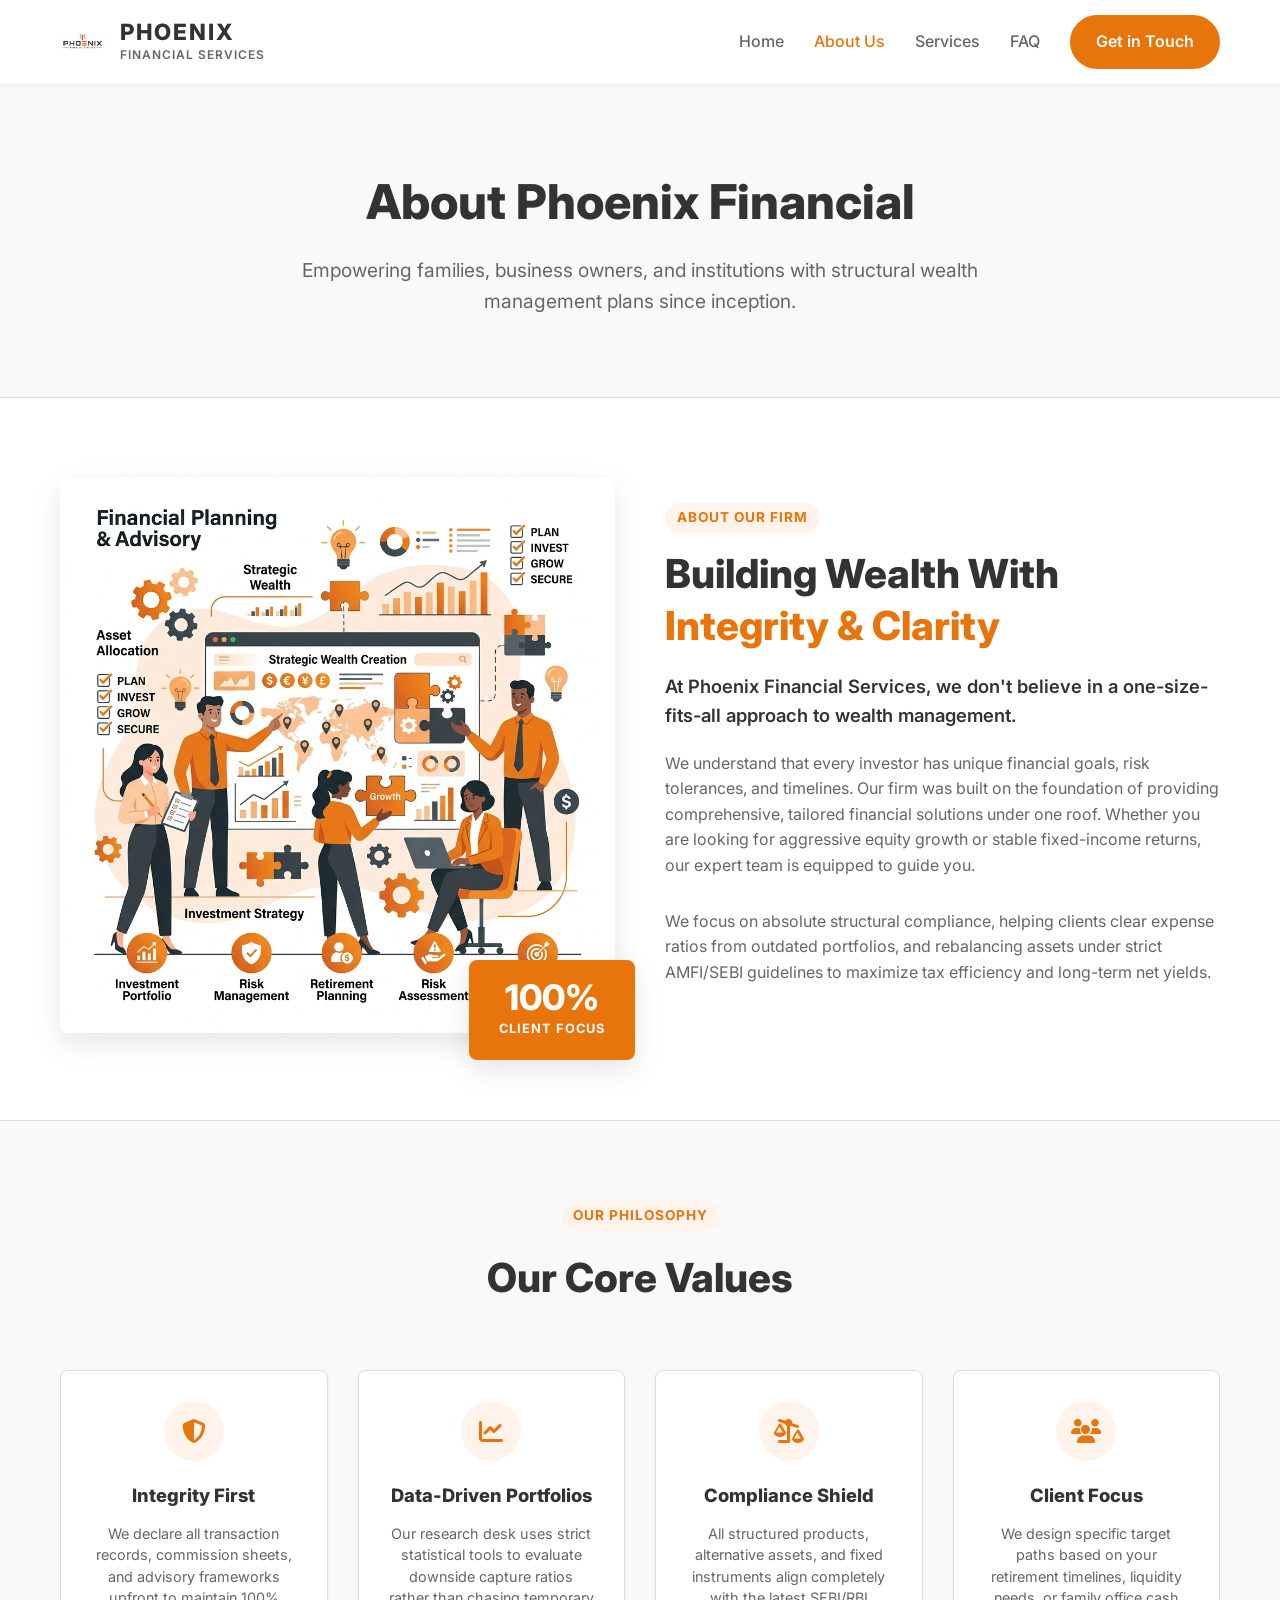
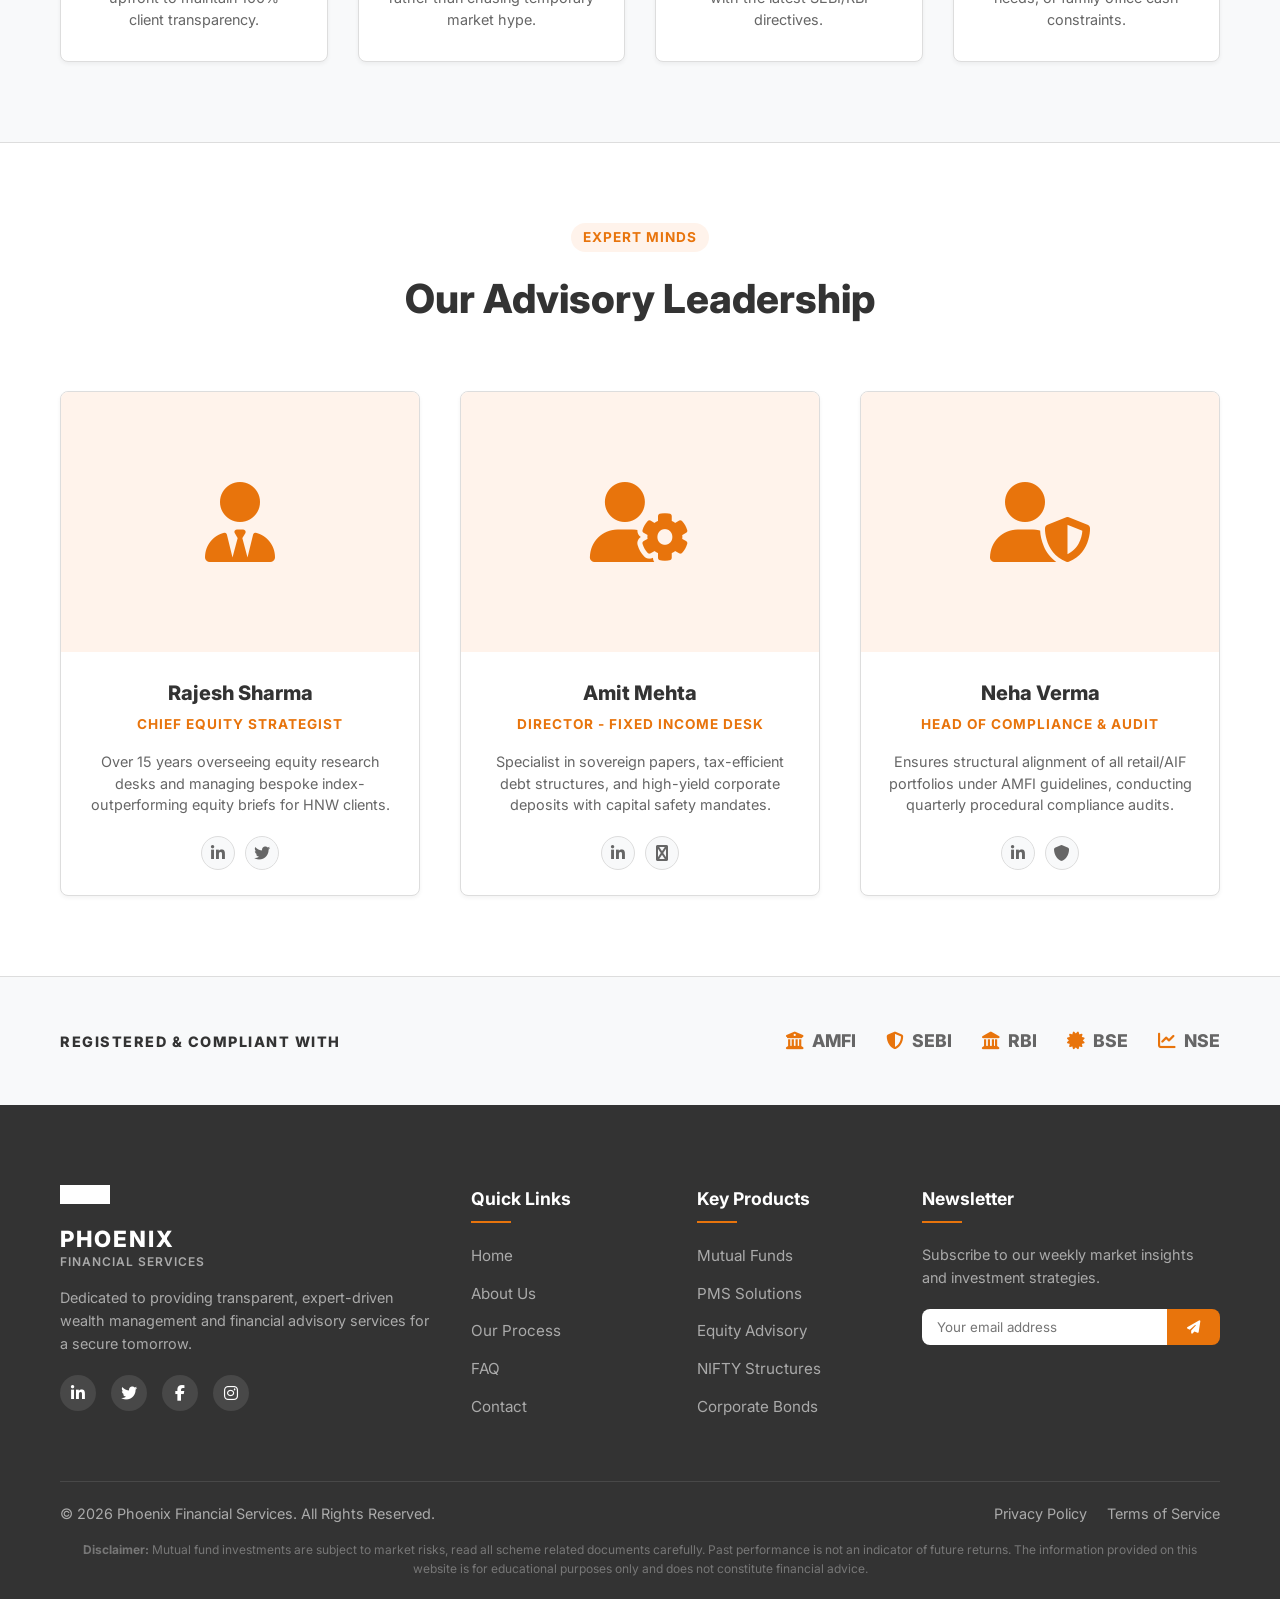
==== about.html @ 5b359c3f "some changes" ====
<!DOCTYPE html>
<html lang="en">
<head>
    <meta charset="UTF-8">
    <meta name="viewport" content="width=device-width, initial-scale=1.0">
    <title>About Us | Phoenix Financial Services</title>
    
    <!-- Google Fonts & FontAwesome -->
    <link rel="preconnect" href="https://fonts.googleapis.com">
    <link rel="preconnect" href="https://fonts.gstatic.com" crossorigin>
    <link href="https://fonts.googleapis.com/css2?family=Inter:wght@300;400;500;600;700;800&display=swap" rel="stylesheet">
    <link rel="stylesheet" href="https://cdnjs.cloudflare.com/ajax/libs/font-awesome/6.4.0/css/all.min.css">
    
    <style>
        /* Shared v5 Style System */
        :root {
            --orange: #E8740C; 
            --orange-light: #FF9433;
            --orange-fade: #FFF3EB;
            --gray-dark: #333333; 
            --gray-med: #666666;  
            --gray-light: #DDDDDD; 
            --bg-light: #F8F9FA;  
            --white: #FFFFFF;
            --font-main: 'Inter', sans-serif;
            --shadow-sm: 0 2px 4px rgba(0,0,0,0.05);
            --shadow-md: 0 4px 12px rgba(0,0,0,0.08);
            --shadow-lg: 0 10px 30px rgba(0,0,0,0.1);
            --shadow-hover: 0 8px 24px rgba(232, 116, 12, 0.15);
            --radius: 8px;
            --transition: all 0.3s ease;
        }
        
        * { margin: 0; padding: 0; box-sizing: border-box; }
        body { font-family: var(--font-main); color: var(--gray-dark); line-height: 1.6; background-color: var(--white); }
        a { text-decoration: none; color: inherit; }
        ul { list-style: none; }
        .container { max-width: 1200px; margin: 0 auto; padding: 0 20px; }
        .text-orange { color: var(--orange); }
        .text-gray { color: var(--gray-light); }

        
        /* Navbar */
        .navbar { background-color: var(--white); box-shadow: var(--shadow-sm); position: sticky; top: 0; z-index: 1000; padding: 15px 0; }
        .nav-container { display: flex; justify-content: space-between; align-items: center; }
        .nav-brand { display: flex; align-items: center; gap: 15px; }
        .brand-logo { width: 45px; height: auto; }
        .brand-text { display: flex; flex-direction: column; }
        .brand-name { font-size: 1.4rem; font-weight: 800; letter-spacing: 2px; color: var(--gray-dark); line-height: 1.1; }
        .brand-sub { font-size: 0.75rem; font-weight: 600; color: var(--gray-med); letter-spacing: 1px; }
        .nav-menu { display: flex; align-items: center; gap: 30px; }
        .nav-link { font-weight: 500; color: var(--gray-med); transition: var(--transition); }
        .nav-link:hover, .nav-link.active { color: var(--orange); }
        .nav-cta { padding: 10px 20px; border-radius: 20px; }
        .mobile-toggle { display: none; background: none; border: none; font-size: 1.5rem; color: var(--gray-dark); cursor: pointer; }
        
        /* Buttons */
        .btn { display: inline-block; padding: 12px 24px; border-radius: 30px; font-weight: 600; font-size: 1rem; transition: var(--transition); cursor: pointer; text-align: center; border: 2px solid transparent; }
        .btn-primary { background-color: var(--orange); color: var(--white); border-color: var(--orange); }
        .btn-primary:hover { background-color: var(--orange-light); border-color: var(--orange-light); box-shadow: var(--shadow-hover); }
        .btn-outline { background-color: transparent; color: var(--gray-dark); border-color: var(--gray-dark); }
        .btn-outline:hover { background-color: var(--gray-dark); color: var(--white); }
        
        /* Inner Page Hero */
        .page-hero { background-color: var(--bg-light); padding: 80px 0; text-align: center; border-bottom: 1px solid var(--gray-light); }
        .page-hero h1 { font-size: 3rem; font-weight: 800; color: var(--gray-dark); margin-bottom: 15px; }
        .page-hero p { font-size: 1.2rem; color: var(--gray-med); max-width: 700px; margin: 0 auto; }
        
        /* About Main Grid */
        .about-main-section { padding: 80px 0; background-color: var(--white); }
        .about-grid { display: grid; grid-template-columns: 1fr 1fr; gap: 50px; align-items: center; }
        .about-image-col { position: relative; }
        .about-img { width: 100%; border-radius: var(--radius); box-shadow: var(--shadow-lg); }
        .experience-badge { position: absolute; bottom: -20px; right: -20px; background-color: var(--orange); color: var(--white); padding: 20px 30px; border-radius: var(--radius); box-shadow: var(--shadow-lg); text-align: center; }
        .experience-badge .exp-num { display: block; font-size: 2.2rem; font-weight: 800; line-height: 1; }
        .experience-badge .exp-text { font-size: 0.8rem; font-weight: 700; text-transform: uppercase; letter-spacing: 1px; }
        .section-label { display: inline-block; background-color: var(--orange-fade); color: var(--orange); padding: 4px 12px; border-radius: 20px; font-size: 0.85rem; font-weight: 700; text-transform: uppercase; letter-spacing: 1px; margin-bottom: 15px; }
        .section-title-left { font-size: 2.5rem; font-weight: 800; color: var(--gray-dark); margin-bottom: 20px; line-height: 1.3; }
        .about-lead { font-size: 1.15rem; color: var(--gray-dark); font-weight: 600; margin-bottom: 20px; }
        .about-body { color: var(--gray-med); margin-bottom: 30px; font-size: 1rem; }
        
        /* Core Values Section */
        .values-section { padding: 80px 0; background-color: var(--bg-light); border-top: 1px solid var(--gray-light); border-bottom: 1px solid var(--gray-light); }
        .section-header-center { text-align: center; margin-bottom: 60px; }
        .section-title-clean { font-size: 2.5rem; font-weight: 800; color: var(--gray-dark); margin-bottom: 15px; }
        .values-grid { display: grid; grid-template-columns: repeat(4, 1fr); gap: 30px; }
        .value-card { background-color: var(--white); border: 1px solid var(--gray-light); border-radius: var(--radius); padding: 30px; box-shadow: var(--shadow-sm); transition: var(--transition); text-align: center; }
        .value-card:hover { transform: translateY(-5px); box-shadow: var(--shadow-lg); border-color: var(--orange); }
        .value-icon { width: 60px; height: 60px; border-radius: 50%; background-color: var(--orange-fade); color: var(--orange); display: flex; align-items: center; justify-content: center; font-size: 1.5rem; margin: 0 auto 20px; }
        .value-card h4 { font-size: 1.15rem; font-weight: 800; color: var(--gray-dark); margin-bottom: 12px; }
        .value-card p { font-size: 0.9rem; color: var(--gray-med); line-height: 1.5; }
        
        /* Team Section */
        .team-section { padding: 80px 0; background-color: var(--white); }
        .team-grid { display: grid; grid-template-columns: repeat(3, 1fr); gap: 40px; }
        .team-card { border: 1px solid var(--gray-light); border-radius: var(--radius); overflow: hidden; box-shadow: var(--shadow-sm); transition: var(--transition); background-color: var(--white); text-align: center; }
        .team-card:hover { transform: translateY(-5px); box-shadow: var(--shadow-lg); border-color: var(--orange); }
        .team-img-wrapper { height: 260px; background-color: var(--orange-fade); display: flex; align-items: center; justify-content: center; overflow: hidden; font-size: 5rem; color: var(--orange); position: relative; }
        .team-img-wrapper i { transition: var(--transition); }
        .team-card:hover .team-img-wrapper i { transform: scale(1.05); }
        .team-info { padding: 25px; }
        .team-info h4 { font-size: 1.25rem; font-weight: 800; color: var(--gray-dark); margin-bottom: 5px; }
        .team-info .team-role { font-size: 0.85rem; font-weight: 700; color: var(--orange); text-transform: uppercase; letter-spacing: 1px; margin-bottom: 15px; display: block; }
        .team-info p { font-size: 0.9rem; color: var(--gray-med); line-height: 1.5; margin-bottom: 20px; }
        .team-socials { display: flex; justify-content: center; gap: 10px; }
        .team-socials a { width: 34px; height: 34px; background-color: var(--bg-light); border-radius: 50%; display: flex; align-items: center; justify-content: center; color: var(--gray-med); transition: var(--transition); border: 1px solid var(--gray-light); }
        .team-socials a:hover { background-color: var(--orange); color: var(--white); border-color: transparent; }
        
        /* Compliance trust strip */
        .trust-strip { background-color: var(--bg-light); border-top: 1px solid var(--gray-light); padding: 50px 0; }
        .trust-inner { display: flex; justify-content: space-between; align-items: center; flex-wrap: wrap; gap: 20px; }
        .trust-label { font-size: 0.9rem; font-weight: 800; color: var(--gray-dark); text-transform: uppercase; letter-spacing: 1.5px; }
        .trust-logos { display: flex; gap: 30px; flex-wrap: wrap; }
        .trust-logo-item { display: flex; align-items: center; gap: 8px; font-weight: 800; font-size: 1.1rem; color: var(--gray-med); }
        .trust-logo-item i { color: var(--orange); }
        
        /* Footer */
        .footer-expanded { background-color: var(--gray-dark); color: var(--white); padding: 80px 0 20px; }
        .footer-top-grid { display: grid; grid-template-columns: 2fr 1fr 1fr 1.5fr; gap: 40px; margin-bottom: 50px; }
        .footer-logo { width: 50px; filter: brightness(0) invert(1); }
        .footer-about { color: #aaaaaa; font-size: 0.9rem; margin-bottom: 20px; }
        .social-links { display: flex; gap: 15px; }
        .social-links a { width: 36px; height: 36px; background-color: rgba(255,255,255,0.1); border-radius: 50%; display: flex; align-items: center; justify-content: center; color: var(--white); transition: var(--transition); }
        .social-links a:hover { background-color: var(--orange); }
        .footer-heading { font-size: 1.1rem; margin-bottom: 20px; position: relative; padding-bottom: 10px; }
        .footer-heading::after { content: ''; position: absolute; bottom: 0; left: 0; width: 40px; height: 2px; background-color: var(--orange); }
        .footer-list li { margin-bottom: 12px; }
        .footer-list a { color: #aaaaaa; font-size: 0.95rem; transition: var(--transition); }
        .footer-list a:hover { color: var(--orange); padding-left: 5px; }
        .newsletter-form { display: flex; }
        .newsletter-form input { flex: 1; padding: 10px 15px; border: none; border-radius: var(--radius) 0 0 var(--radius); font-family: var(--font-main); }
        .newsletter-form button { background-color: var(--orange); color: var(--white); border: none; padding: 0 20px; border-radius: 0 var(--radius) var(--radius) 0; cursor: pointer; transition: var(--transition); }
        .newsletter-form button:hover { background-color: var(--orange-light); }
        .footer-bottom { display: flex; justify-content: space-between; align-items: center; padding-top: 20px; border-top: 1px solid rgba(255,255,255,0.1); color: #aaaaaa; font-size: 0.9rem; margin-bottom: 15px; }
        .fb-right { display: flex; gap: 20px; }
        .fb-right a:hover { color: var(--white); }
        .disclaimer-text { font-size: 0.75rem; color: #777777; text-align: center; }
        
        /* Scroll to Top Button */
        #scrollTopBtn {
            position: fixed;
            bottom: 30px;
            right: 30px;
            z-index: 999;
            width: 45px;
            height: 45px;
            background-color: var(--orange);
            color: var(--white);
            border: none;
            outline: none;
            border-radius: 50%;
            cursor: pointer;
            box-shadow: var(--shadow-md);
            opacity: 0;
            visibility: hidden;
            transform: translateY(10px);
            transition: all 0.3s ease;
            display: flex;
            align-items: center;
            justify-content: center;
            font-size: 1.1rem;
        }
        #scrollTopBtn.show {
            opacity: 1;
            visibility: visible;
            transform: translateY(0);
        }
        #scrollTopBtn:hover {
            background-color: var(--orange-light);
            box-shadow: var(--shadow-hover);
            transform: translateY(-3px);
        }
        
        /* Responsive */
        @media (max-width: 1024px) {
            .about-grid { grid-template-columns: 1fr; gap: 40px; }
            .about-image-col { max-width: 500px; margin: 0 auto 30px; }
            .values-grid { grid-template-columns: repeat(2, 1fr); }
            .team-grid { grid-template-columns: repeat(2, 1fr); }
            .footer-top-grid { grid-template-columns: repeat(2, 1fr); }
        }
        @media (max-width: 768px) {

            .nav-menu { display: none; }
            .mobile-toggle { display: block; }
            .page-hero h1 { font-size: 2.2rem; }
            .section-title-left, .section-title-clean { font-size: 2rem; }
            .values-grid { grid-template-columns: 1fr; }
            .team-grid { grid-template-columns: 1fr; }
            .trust-inner { flex-direction: column; text-align: center; }
            .trust-logos { justify-content: center; }
            .footer-top-grid { grid-template-columns: 1fr; }
            .footer-bottom { flex-direction: column; gap: 10px; text-align: center; }
            #scrollTopBtn { bottom: 20px; right: 20px; width: 40px; height: 40px; }
        }
    </style>
</head>
<body>



    <!-- Navigation -->
    <nav class="navbar" id="navbar">
        <div class="container nav-container">
            <a href="index.html" class="nav-brand">
                <img src="logo.jpeg" alt="Phoenix Logo" class="brand-logo">
                <div class="brand-text">
                    <span class="brand-name">PHOENIX</span>
                    <span class="brand-sub">FINANCIAL SERVICES</span>
                </div>
            </a>
            
            <div class="nav-menu" id="navMenu">
                <a href="index.html" class="nav-link">Home</a>
                <a href="about.html" class="nav-link active">About Us</a>
                <a href="services.html" class="nav-link">Services</a>
                <a href="faq.html" class="nav-link">FAQ</a>
                <a href="contact.html" class="btn btn-primary nav-cta">Get in Touch</a>
            </div>
            
            <button class="mobile-toggle" id="mobileToggle">
                <i class="fa-solid fa-bars"></i>
            </button>
        </div>
    </nav>

    <!-- Page Hero -->
    <section class="page-hero">
        <div class="container">
            <h1>About Phoenix Financial</h1>
            <p>Empowering families, business owners, and institutions with structural wealth management plans since inception.</p>
        </div>
    </section>

    <!-- Main About Us Section -->
    <section class="about-main-section">
        <div class="container">
            <div class="about-grid">
                
                <div class="about-image-col">
                    <img src="meeting.png" alt="Strategic Financial Planning Infographic" class="about-img">
                    <div class="experience-badge">
                        <span class="exp-num">100%</span>
                        <span class="exp-text">Client Focus</span>
                    </div>
                </div>
                
                <div class="about-text-col">
                    <div class="section-label">About Our Firm</div>
                    <h2 class="section-title-left">Building Wealth With <span class="text-orange">Integrity & Clarity</span></h2>
                    <p class="about-lead">At Phoenix Financial Services, we don't believe in a one-size-fits-all approach to wealth management.</p>
                    <p class="about-body">
                        We understand that every investor has unique financial goals, risk tolerances, and timelines. Our firm was built on the foundation of providing comprehensive, tailored financial solutions under one roof. Whether you are looking for aggressive equity growth or stable fixed-income returns, our expert team is equipped to guide you.
                    </p>
                    <p class="about-body">
                        We focus on absolute structural compliance, helping clients clear expense ratios from outdated portfolios, and rebalancing assets under strict AMFI/SEBI guidelines to maximize tax efficiency and long-term net yields.
                    </p>
                </div>
                
            </div>
        </div>
    </section>

    <!-- Core Values -->
    <section class="values-section">
        <div class="container">
            <div class="section-header-center">
                <div class="section-label">Our Philosophy</div>
                <h2 class="section-title-clean">Our Core Values</h2>
            </div>
            
            <div class="values-grid">
                
                <!-- Value 1 -->
                <div class="value-card">
                    <div class="value-icon"><i class="fa-solid fa-shield-halved"></i></div>
                    <h4>Integrity First</h4>
                    <p>We declare all transaction records, commission sheets, and advisory frameworks upfront to maintain 100% client transparency.</p>
                </div>

                <!-- Value 2 -->
                <div class="value-card">
                    <div class="value-icon"><i class="fa-solid fa-chart-line"></i></div>
                    <h4>Data-Driven Portfolios</h4>
                    <p>Our research desk uses strict statistical tools to evaluate downside capture ratios rather than chasing temporary market hype.</p>
                </div>

                <!-- Value 3 -->
                <div class="value-card">
                    <div class="value-icon"><i class="fa-solid fa-scale-unbalanced-flip"></i></div>
                    <h4>Compliance Shield</h4>
                    <p>All structured products, alternative assets, and fixed instruments align completely with the latest SEBI/RBI directives.</p>
                </div>

                <!-- Value 4 -->
                <div class="value-card">
                    <div class="value-icon"><i class="fa-solid fa-users"></i></div>
                    <h4>Client Focus</h4>
                    <p>We design specific target paths based on your retirement timelines, liquidity needs, or family office cash constraints.</p>
                </div>

            </div>
        </div>
    </section>

    <!-- Leadership Section -->
    <section class="team-section">
        <div class="container">
            <div class="section-header-center">
                <div class="section-label">Expert Minds</div>
                <h2 class="section-title-clean">Our Advisory Leadership</h2>
            </div>
            
            <div class="team-grid">
                
                <!-- Member 1 -->
                <div class="team-card">
                    <div class="team-img-wrapper">
                        <i class="fa-solid fa-user-tie"></i>
                    </div>
                    <div class="team-info">
                        <h4>Rajesh Sharma</h4>
                        <span class="team-role">Chief Equity Strategist</span>
                        <p>Over 15 years overseeing equity research desks and managing bespoke index-outperforming equity briefs for HNW clients.</p>
                        <div class="team-socials">
                            <a href="#"><i class="fa-brands fa-linkedin-in"></i></a>
                            <a href="#"><i class="fa-brands fa-twitter"></i></a>
                        </div>
                    </div>
                </div>

                <!-- Member 2 -->
                <div class="team-card">
                    <div class="team-img-wrapper">
                        <i class="fa-solid fa-user-gear"></i>
                    </div>
                    <div class="team-info">
                        <h4>Amit Mehta</h4>
                        <span class="team-role">Director - Fixed Income Desk</span>
                        <p>Specialist in sovereign papers, tax-efficient debt structures, and high-yield corporate deposits with capital safety mandates.</p>
                        <div class="team-socials">
                            <a href="#"><i class="fa-brands fa-linkedin-in"></i></a>
                            <a href="#"><i class="fa-brands fa-envelope"></i></a>
                        </div>
                    </div>
                </div>

                <!-- Member 3 -->
                <div class="team-card">
                    <div class="team-img-wrapper">
                        <i class="fa-solid fa-user-shield"></i>
                    </div>
                    <div class="team-info">
                        <h4>Neha Verma</h4>
                        <span class="team-role">Head of Compliance & Audit</span>
                        <p>Ensures structural alignment of all retail/AIF portfolios under AMFI guidelines, conducting quarterly procedural compliance audits.</p>
                        <div class="team-socials">
                            <a href="#"><i class="fa-brands fa-linkedin-in"></i></a>
                            <a href="#"><i class="fa-solid fa-shield"></i></a>
                        </div>
                    </div>
                </div>

            </div>
        </div>
    </section>

    <!-- Compliance logos -->
    <section class="trust-strip">
        <div class="container">
            <div class="trust-inner">
                <span class="trust-label">Registered & Compliant With</span>
                <div class="trust-logos">
                    <div class="trust-logo-item"><i class="fa-solid fa-building-columns"></i><span>AMFI</span></div>
                    <div class="trust-logo-item"><i class="fa-solid fa-shield-halved"></i><span>SEBI</span></div>
                    <div class="trust-logo-item"><i class="fa-solid fa-landmark"></i><span>RBI</span></div>
                    <div class="trust-logo-item"><i class="fa-solid fa-certificate"></i><span>BSE</span></div>
                    <div class="trust-logo-item"><i class="fa-solid fa-chart-line"></i><span>NSE</span></div>
                </div>
            </div>
        </div>
    </section>

    <!-- Footer -->
    <footer class="footer-expanded">
        <div class="container">
            <div class="footer-top-grid">
                
                <div class="footer-col brand-col">
                    <img src="logo.jpeg" alt="Phoenix" class="footer-logo">
                    <div class="brand-text" style="margin-top: 15px; margin-bottom: 15px;">
                        <span class="brand-name" style="color: white;">PHOENIX</span>
                        <span class="brand-sub" style="color: #aaa;">FINANCIAL SERVICES</span>
                    </div>
                    <p class="footer-about">
                        Dedicated to providing transparent, expert-driven wealth management and financial advisory services for a secure tomorrow.
                    </p>
                    <div class="social-links">
                        <a href="#"><i class="fa-brands fa-linkedin-in"></i></a>
                        <a href="#"><i class="fa-brands fa-twitter"></i></a>
                        <a href="#"><i class="fa-brands fa-facebook-f"></i></a>
                        <a href="#"><i class="fa-brands fa-instagram"></i></a>
                    </div>
                </div>

                <div class="footer-col">
                    <h4 class="footer-heading">Quick Links</h4>
                    <ul class="footer-list">
                          <li><a href="index.html">Home</a></li>
                        <li><a href="about.html">About Us</a></li>
                        <li><a href="index.html#process">Our Process</a></li>
                        <li><a href="faq.html">FAQ</a></li>
                        <li><a href="contact.html">Contact</a></li>
                    </ul>
                </div>

                <div class="footer-col">
                    <h4 class="footer-heading">Key Products</h4>
                    <ul class="footer-list">
                        <li><a href="service-detail.html">Mutual Funds</a></li>
                        <li><a href="service-detail.html">PMS Solutions</a></li>
                        <li><a href="service-detail.html">Equity Advisory</a></li>
                        <li><a href="service-detail.html">NIFTY Structures</a></li>
                        <li><a href="service-detail.html">Corporate Bonds</a></li>
                    </ul>
                </div>

                <div class="footer-col">
                    <h4 class="footer-heading">Newsletter</h4>
                    <p class="footer-about">Subscribe to our weekly market insights and investment strategies.</p>
                    <form class="newsletter-form" onsubmit="event.preventDefault();">
                        <input type="email" placeholder="Your email address" required>
                        <button type="submit"><i class="fa-solid fa-paper-plane"></i></button>
                    </form>
                </div>

            </div>
            
            <div class="footer-bottom">
                <div class="fb-left">
                    <p>&copy; 2026 Phoenix Financial Services. All Rights Reserved.</p>
                </div>
                <div class="fb-right">
                    <a href="#">Privacy Policy</a>
                    <a href="#">Terms of Service</a>
                </div>
            </div>
            <div class="disclaimer-text">
                <strong>Disclaimer:</strong> Mutual fund investments are subject to market risks, read all scheme related documents carefully. Past performance is not an indicator of future returns. The information provided on this website is for educational purposes only and does not constitute financial advice.
            </div>
        </div>
    </footer>

    <!-- Scroll to Top Button -->
    <button id="scrollTopBtn" title="Go to top">
        <i class="fa-solid fa-arrow-up"></i>
    </button>

    <script>
        // Scroll to Top Button Visibility and Interaction
        const scrollTopBtn = document.getElementById('scrollTopBtn');
        if (scrollTopBtn) {
            window.addEventListener('scroll', () => {
                if (window.scrollY > 300) {
                    scrollTopBtn.classList.add('show');
                } else {
                    scrollTopBtn.classList.remove('show');
                }
            });
            scrollTopBtn.addEventListener('click', () => {
                window.scrollTo({
                    top: 0,
                    behavior: 'smooth'
                });
            });
        }

        // Mobile Menu Toggle
        const mobileToggle = document.getElementById('mobileToggle');
        const navMenu = document.getElementById('navMenu');
        
        if (mobileToggle && navMenu) {
            mobileToggle.addEventListener('click', () => {
                if (navMenu.style.display === 'flex') {
                    navMenu.style.display = 'none';
                } else {
                    navMenu.style.display = 'flex';
                    navMenu.style.flexDirection = 'column';
                    navMenu.style.position = 'absolute';
                    navMenu.style.top = '100%';
                    navMenu.style.left = '0';
                    navMenu.style.width = '100%';
                    navMenu.style.backgroundColor = '#FFFFFF';
                    navMenu.style.padding = '20px';
                    navMenu.style.boxShadow = '0 4px 6px rgba(0,0,0,0.1)';
                }
            });
        }
    </script>
</body>
</html>
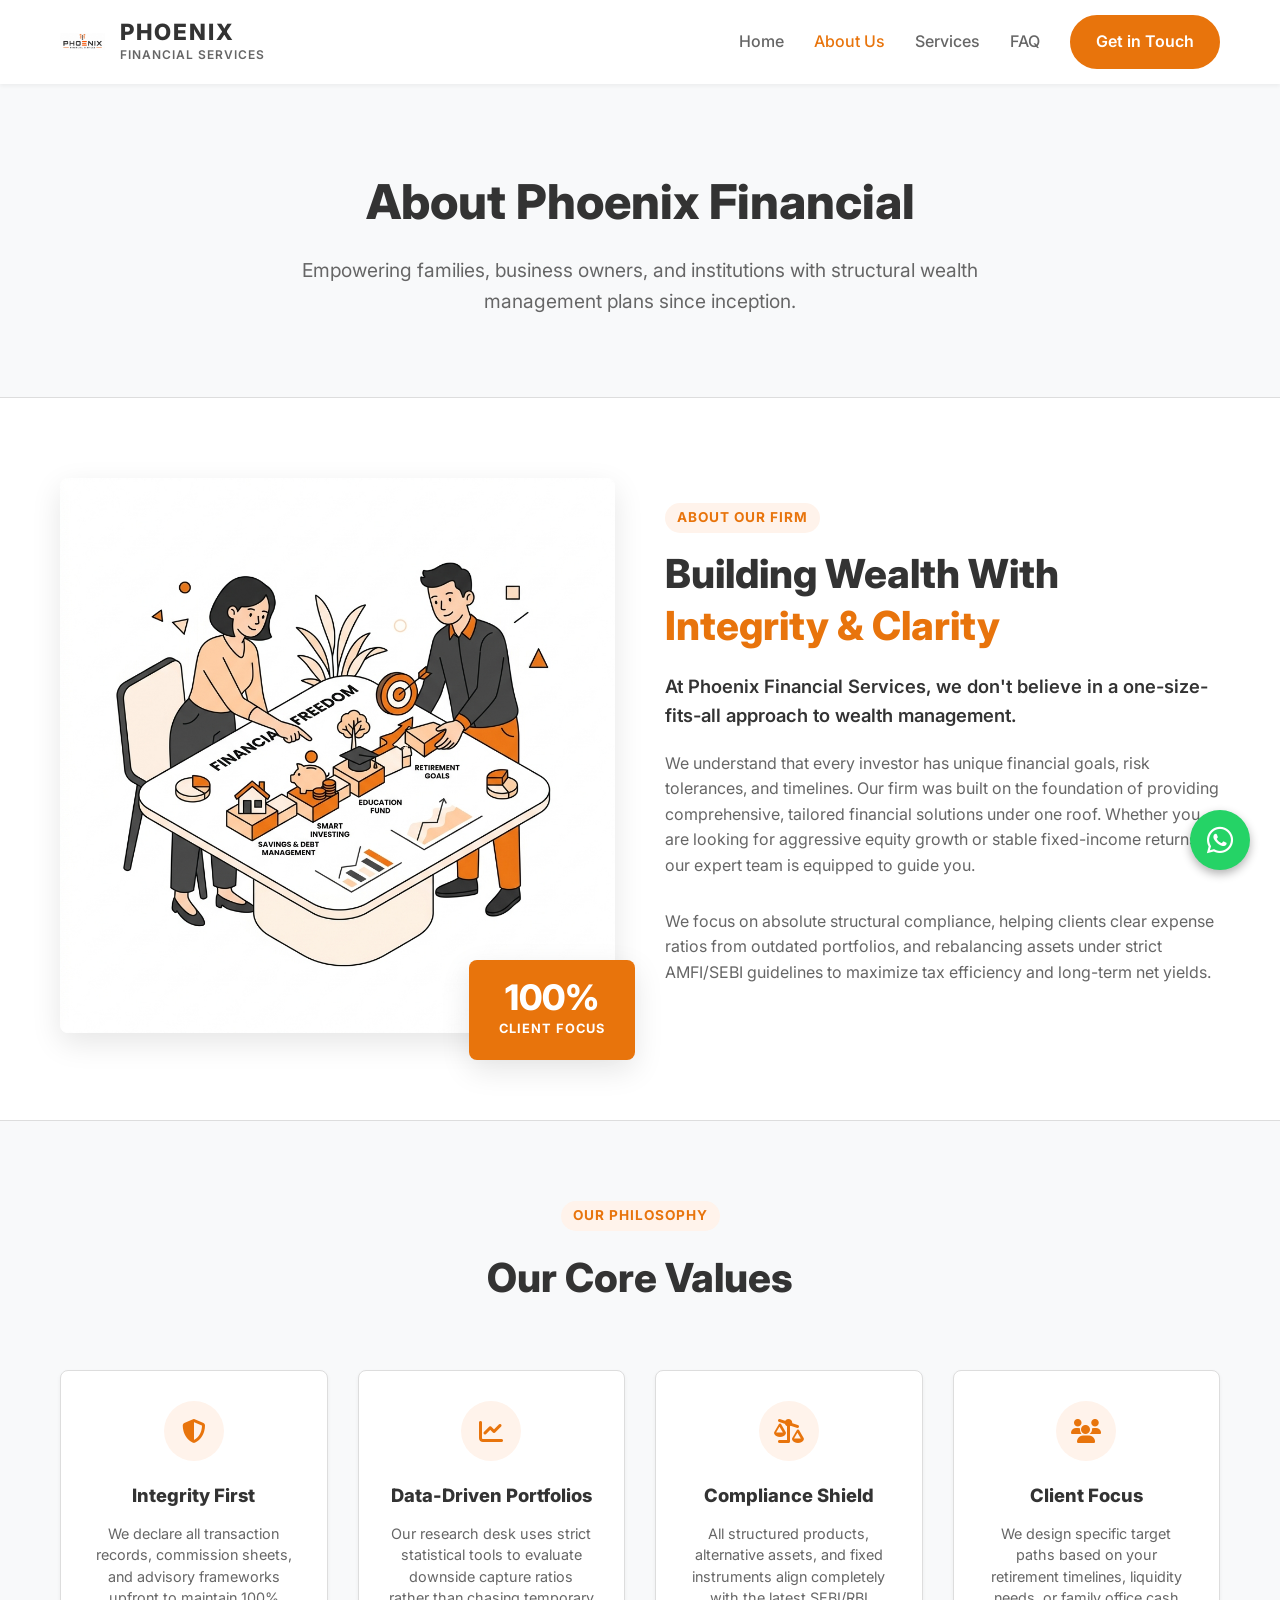
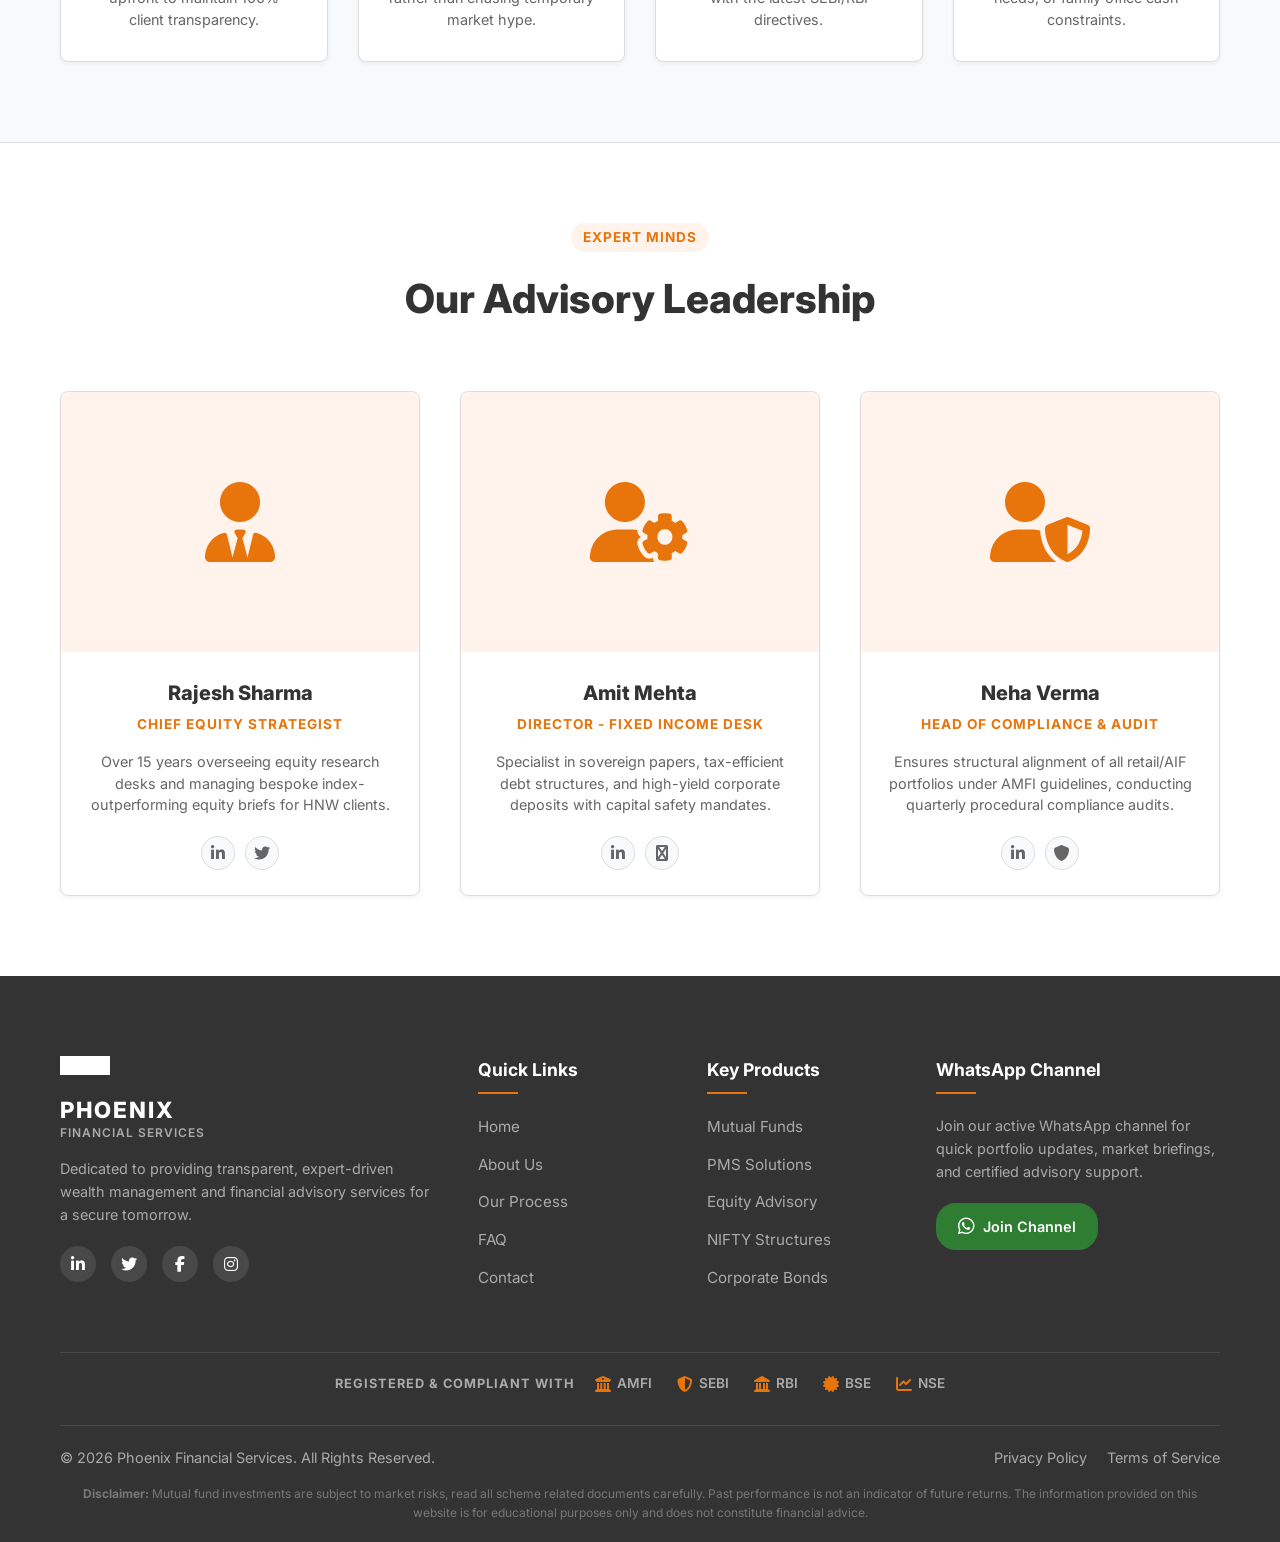
==== commit 9eb87584: "s" ====
--- a/about.html
+++ b/about.html
@@ -106,13 +106,47 @@
         .team-socials a { width: 34px; height: 34px; background-color: var(--bg-light); border-radius: 50%; display: flex; align-items: center; justify-content: center; color: var(--gray-med); transition: var(--transition); border: 1px solid var(--gray-light); }
         .team-socials a:hover { background-color: var(--orange); color: var(--white); border-color: transparent; }
         
-        /* Compliance trust strip */
-        .trust-strip { background-color: var(--bg-light); border-top: 1px solid var(--gray-light); padding: 50px 0; }
-        .trust-inner { display: flex; justify-content: space-between; align-items: center; flex-wrap: wrap; gap: 20px; }
-        .trust-label { font-size: 0.9rem; font-weight: 800; color: var(--gray-dark); text-transform: uppercase; letter-spacing: 1.5px; }
-        .trust-logos { display: flex; gap: 30px; flex-wrap: wrap; }
-        .trust-logo-item { display: flex; align-items: center; gap: 8px; font-weight: 800; font-size: 1.1rem; color: var(--gray-med); }
-        .trust-logo-item i { color: var(--orange); }
+        /* Footer Compliance */
+        .footer-compliance {
+            display: flex;
+            align-items: center;
+            justify-content: center;
+            gap: 20px;
+            padding: 20px 0;
+            border-top: 1px solid rgba(255, 255, 255, 0.1);
+            flex-wrap: wrap;
+            margin-bottom: 10px;
+        }
+        .compliance-label {
+            font-size: 0.8rem;
+            font-weight: 700;
+            color: #aaaaaa;
+            text-transform: uppercase;
+            letter-spacing: 1px;
+        }
+        .compliance-logos {
+            display: flex;
+            align-items: center;
+            gap: 25px;
+            flex-wrap: wrap;
+        }
+        .compliance-logo-item {
+            display: flex;
+            align-items: center;
+            gap: 6px;
+            font-size: 0.85rem;
+            font-weight: 600;
+            color: #aaaaaa;
+            transition: var(--transition);
+        }
+        .compliance-logo-item i {
+            font-size: 1rem;
+            color: var(--orange);
+            transition: var(--transition);
+        }
+        .compliance-logo-item:hover {
+            color: var(--white);
+        }
         
         /* Footer */
         .footer-expanded { background-color: var(--gray-dark); color: var(--white); padding: 80px 0 20px; }
@@ -136,39 +170,31 @@
         .fb-right a:hover { color: var(--white); }
         .disclaimer-text { font-size: 0.75rem; color: #777777; text-align: center; }
         
-        /* Scroll to Top Button */
-        #scrollTopBtn {
+
+        /* Floating WhatsApp Button */
+        .whatsapp-float {
             position: fixed;
             bottom: 30px;
             right: 30px;
-            z-index: 999;
-            width: 45px;
-            height: 45px;
-            background-color: var(--orange);
-            color: var(--white);
-            border: none;
-            outline: none;
+            width: 60px;
+            height: 60px;
+            background-color: #25D366;
+            color: #FFF;
             border-radius: 50%;
-            cursor: pointer;
-            box-shadow: var(--shadow-md);
-            opacity: 0;
-            visibility: hidden;
-            transform: translateY(10px);
-            transition: all 0.3s ease;
+            text-align: center;
+            font-size: 30px;
+            box-shadow: 0 4px 10px rgba(0,0,0,0.3);
+            z-index: 9999;
             display: flex;
             align-items: center;
             justify-content: center;
-            font-size: 1.1rem;
-        }
-        #scrollTopBtn.show {
-            opacity: 1;
-            visibility: visible;
-            transform: translateY(0);
-        }
-        #scrollTopBtn:hover {
-            background-color: var(--orange-light);
-            box-shadow: var(--shadow-hover);
-            transform: translateY(-3px);
+            transition: all 0.3s ease;
+        }
+        .whatsapp-float:hover {
+            background-color: #128C7E;
+            transform: translateY(-5px);
+            box-shadow: 0 6px 15px rgba(37, 211, 102, 0.4);
+            color: #FFF;
         }
         
         /* Responsive */
@@ -191,7 +217,8 @@
             .trust-logos { justify-content: center; }
             .footer-top-grid { grid-template-columns: 1fr; }
             .footer-bottom { flex-direction: column; gap: 10px; text-align: center; }
-            #scrollTopBtn { bottom: 20px; right: 20px; width: 40px; height: 40px; }
+
+            .whatsapp-float { bottom: 20px; right: 20px; width: 50px; height: 50px; font-size: 26px; }
         }
     </style>
 </head>
@@ -365,21 +392,6 @@
         </div>
     </section>
 
-    <!-- Compliance logos -->
-    <section class="trust-strip">
-        <div class="container">
-            <div class="trust-inner">
-                <span class="trust-label">Registered & Compliant With</span>
-                <div class="trust-logos">
-                    <div class="trust-logo-item"><i class="fa-solid fa-building-columns"></i><span>AMFI</span></div>
-                    <div class="trust-logo-item"><i class="fa-solid fa-shield-halved"></i><span>SEBI</span></div>
-                    <div class="trust-logo-item"><i class="fa-solid fa-landmark"></i><span>RBI</span></div>
-                    <div class="trust-logo-item"><i class="fa-solid fa-certificate"></i><span>BSE</span></div>
-                    <div class="trust-logo-item"><i class="fa-solid fa-chart-line"></i><span>NSE</span></div>
-                </div>
-            </div>
-        </div>
-    </section>
 
     <!-- Footer -->
     <footer class="footer-expanded">
@@ -426,16 +438,26 @@
                 </div>
 
                 <div class="footer-col">
-                    <h4 class="footer-heading">Newsletter</h4>
-                    <p class="footer-about">Subscribe to our weekly market insights and investment strategies.</p>
-                    <form class="newsletter-form" onsubmit="event.preventDefault();">
-                        <input type="email" placeholder="Your email address" required>
-                        <button type="submit"><i class="fa-solid fa-paper-plane"></i></button>
-                    </form>
+                    <h4 class="footer-heading">WhatsApp Channel</h4>
+                    <p class="footer-about">Join our active WhatsApp channel for quick portfolio updates, market briefings, and certified advisory support.</p>
+                    <a href="https://wa.me/918485819118?text=Hello%20Phoenix%20Financial%20Services,%20I%20am%20interested%20in%20your%20wealth%20management%20solutions." target="_blank" class="btn btn-primary" style="display: inline-flex; align-items: center; gap: 8px; border-radius: 20px; padding: 10px 20px; background-color: #2e7d32; border-color: #2e7d32; font-size: 0.9rem;">
+                        <i class="fa-brands fa-whatsapp" style="font-size: 1.2rem;"></i> Join Channel
+                    </a>
                 </div>
 
             </div>
             
+            <div class="footer-compliance">
+                <span class="compliance-label">Registered & Compliant With</span>
+                <div class="compliance-logos">
+                    <div class="compliance-logo-item"><i class="fa-solid fa-building-columns"></i><span>AMFI</span></div>
+                    <div class="compliance-logo-item"><i class="fa-solid fa-shield-halved"></i><span>SEBI</span></div>
+                    <div class="compliance-logo-item"><i class="fa-solid fa-landmark"></i><span>RBI</span></div>
+                    <div class="compliance-logo-item"><i class="fa-solid fa-certificate"></i><span>BSE</span></div>
+                    <div class="compliance-logo-item"><i class="fa-solid fa-chart-line"></i><span>NSE</span></div>
+                </div>
+            </div>
+
             <div class="footer-bottom">
                 <div class="fb-left">
                     <p>&copy; 2026 Phoenix Financial Services. All Rights Reserved.</p>
@@ -451,29 +473,15 @@
         </div>
     </footer>
 
-    <!-- Scroll to Top Button -->
-    <button id="scrollTopBtn" title="Go to top">
-        <i class="fa-solid fa-arrow-up"></i>
-    </button>
+
+
+    <!-- Floating WhatsApp Button -->
+    <a href="https://wa.me/918485819118?text=Hello%20Phoenix%20Financial%20Services,%20I%20am%20interested%20in%20your%20wealth%20management%20solutions." class="whatsapp-float" target="_blank" title="Chat on WhatsApp">
+        <i class="fa-brands fa-whatsapp"></i>
+    </a>
 
     <script>
-        // Scroll to Top Button Visibility and Interaction
-        const scrollTopBtn = document.getElementById('scrollTopBtn');
-        if (scrollTopBtn) {
-            window.addEventListener('scroll', () => {
-                if (window.scrollY > 300) {
-                    scrollTopBtn.classList.add('show');
-                } else {
-                    scrollTopBtn.classList.remove('show');
-                }
-            });
-            scrollTopBtn.addEventListener('click', () => {
-                window.scrollTo({
-                    top: 0,
-                    behavior: 'smooth'
-                });
-            });
-        }
+
 
         // Mobile Menu Toggle
         const mobileToggle = document.getElementById('mobileToggle');
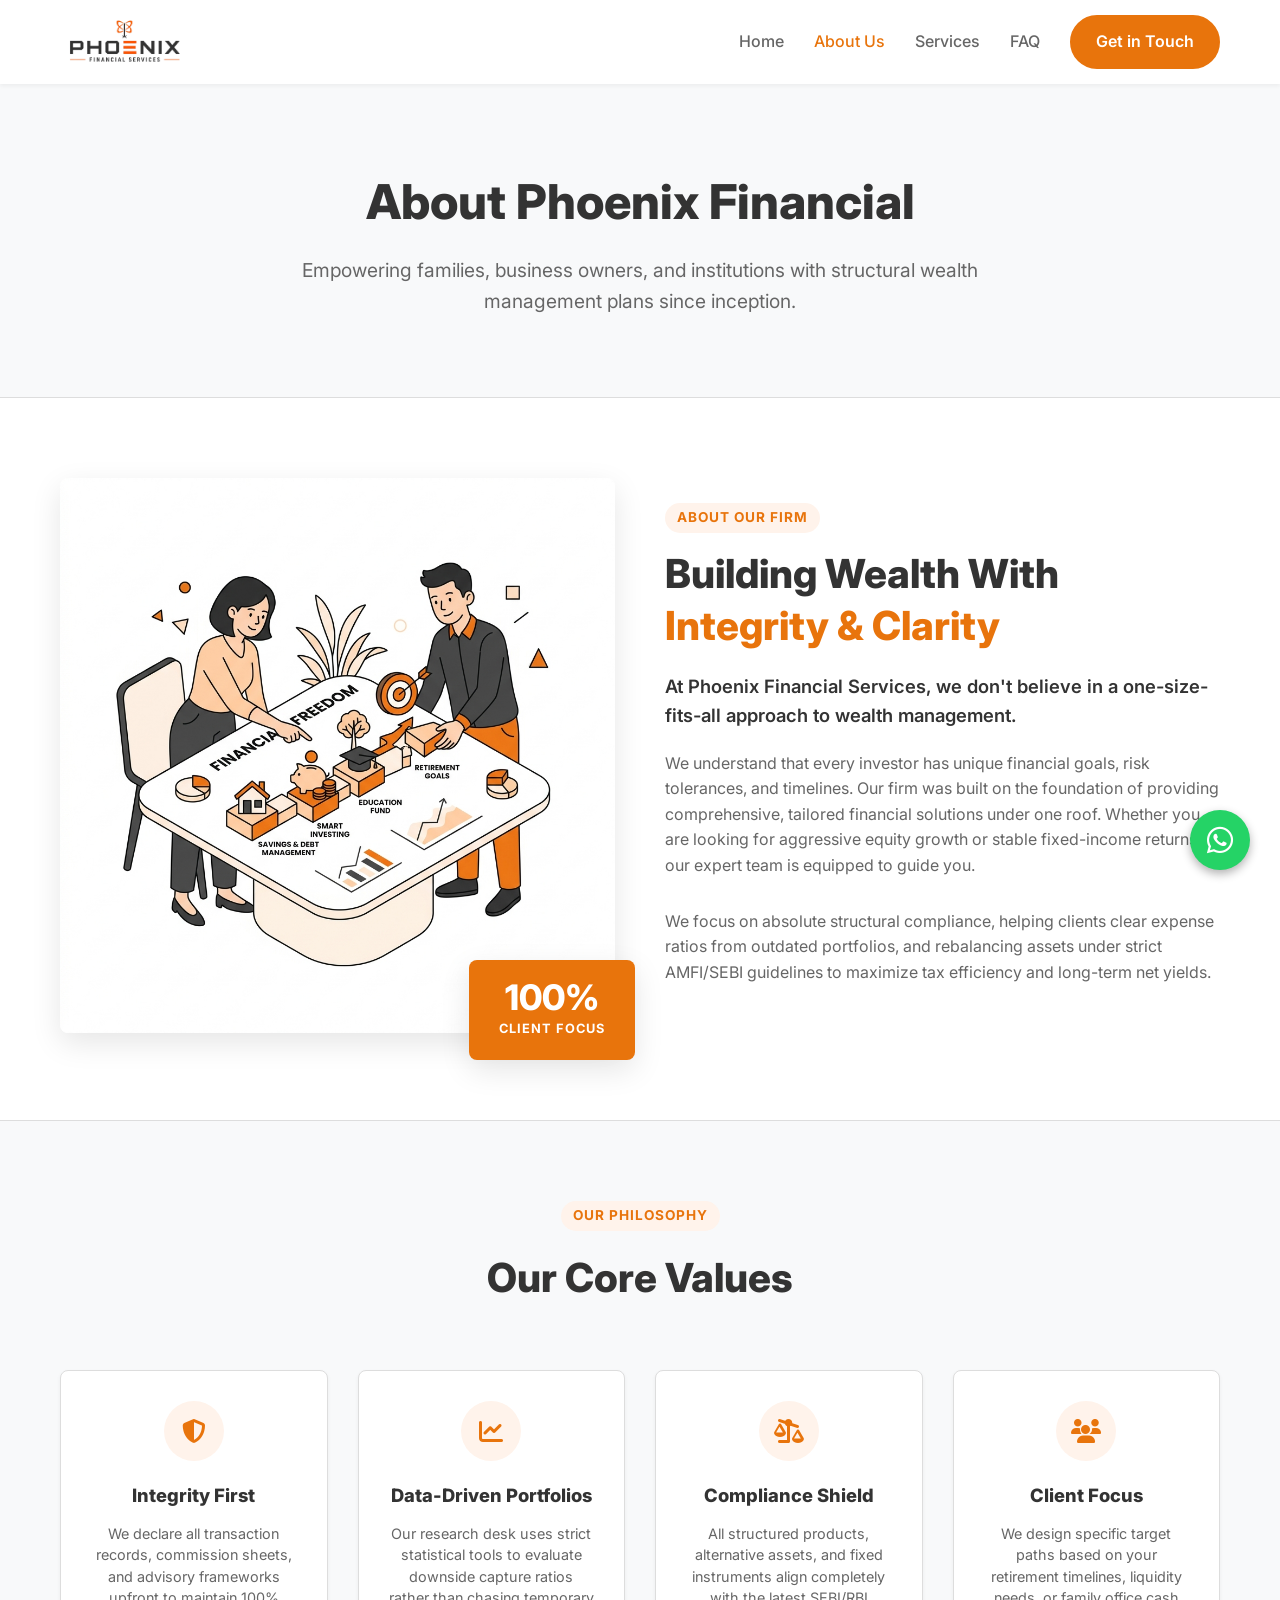
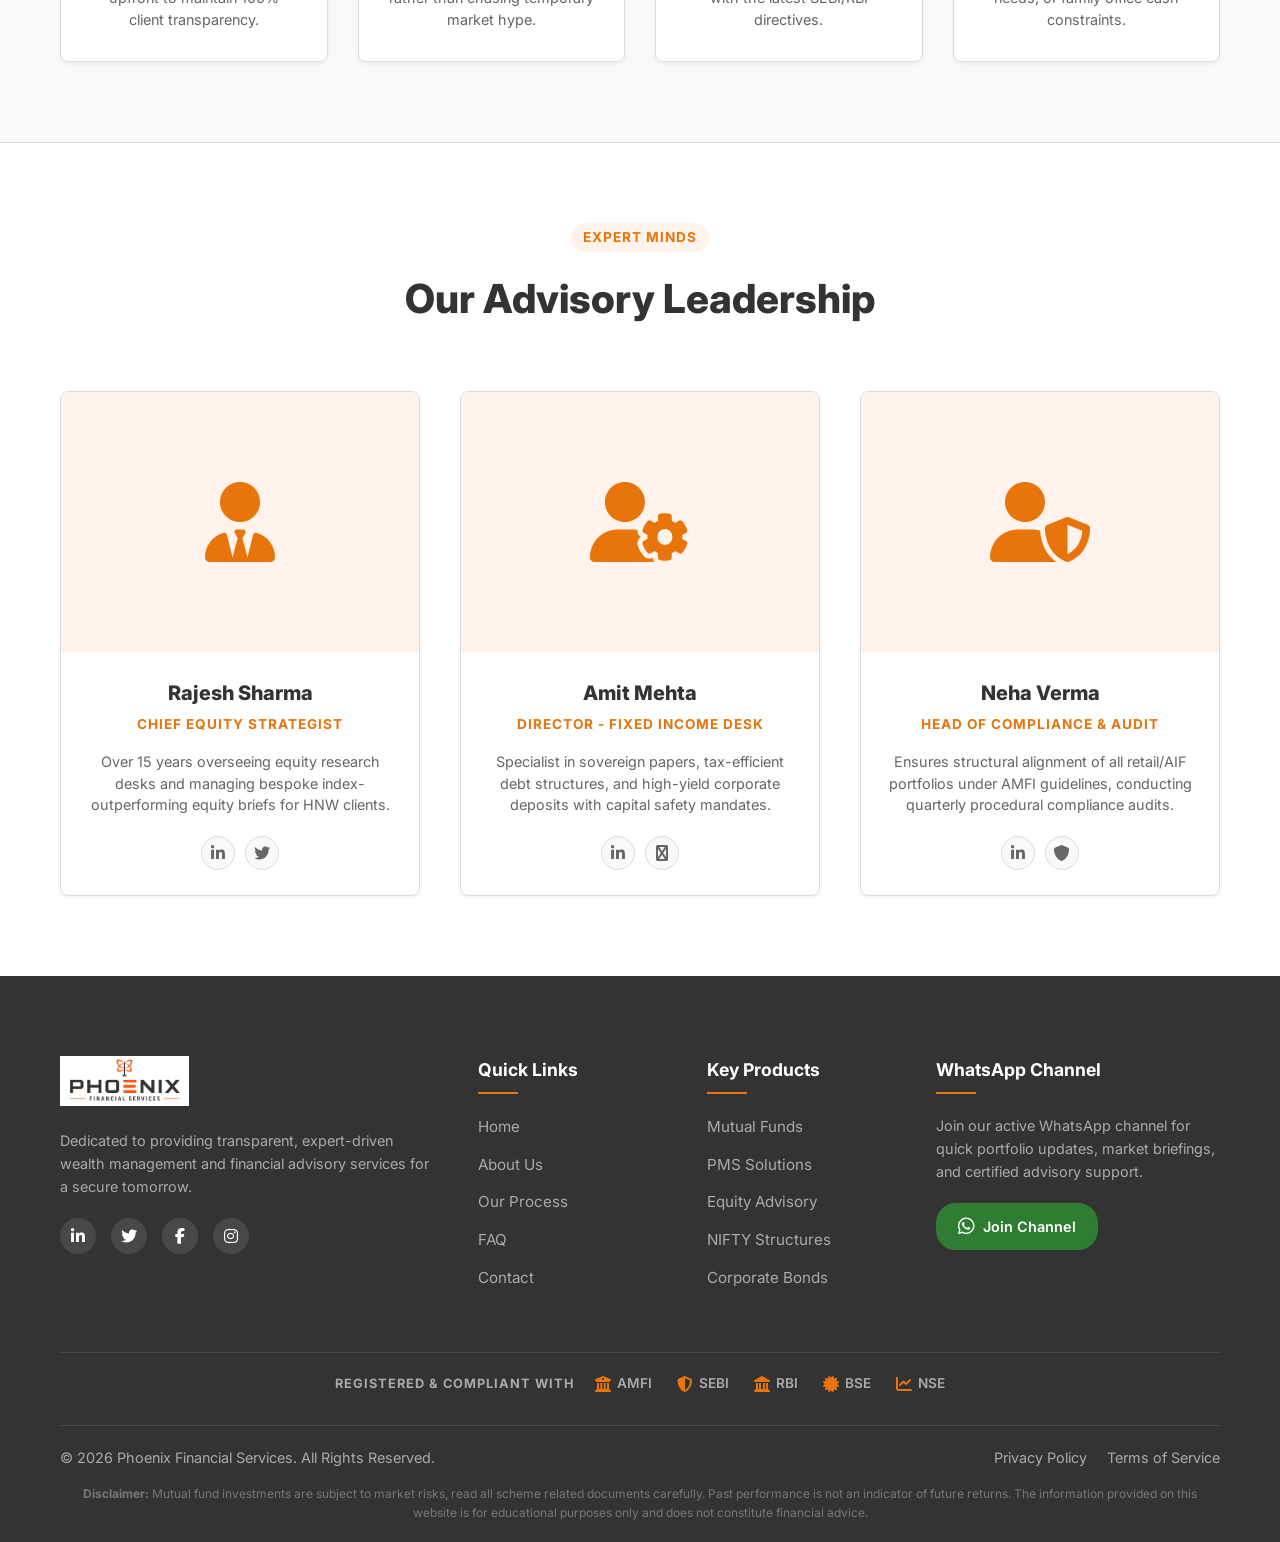
==== commit 7ff4f103: "most changes" ====
--- a/about.html
+++ b/about.html
@@ -44,7 +44,7 @@
         .navbar { background-color: var(--white); box-shadow: var(--shadow-sm); position: sticky; top: 0; z-index: 1000; padding: 15px 0; }
         .nav-container { display: flex; justify-content: space-between; align-items: center; }
         .nav-brand { display: flex; align-items: center; gap: 15px; }
-        .brand-logo { width: 45px; height: auto; }
+        .brand-logo { max-height: 50px; width: auto; }
         .brand-text { display: flex; flex-direction: column; }
         .brand-name { font-size: 1.4rem; font-weight: 800; letter-spacing: 2px; color: var(--gray-dark); line-height: 1.1; }
         .brand-sub { font-size: 0.75rem; font-weight: 600; color: var(--gray-med); letter-spacing: 1px; }
@@ -53,6 +53,7 @@
         .nav-link:hover, .nav-link.active { color: var(--orange); }
         .nav-cta { padding: 10px 20px; border-radius: 20px; }
         .mobile-toggle { display: none; background: none; border: none; font-size: 1.5rem; color: var(--gray-dark); cursor: pointer; }
+        .sidebar-brand, .sidebar-footer { display: none; }
         
         /* Buttons */
         .btn { display: inline-block; padding: 12px 24px; border-radius: 30px; font-weight: 600; font-size: 1rem; transition: var(--transition); cursor: pointer; text-align: center; border: 2px solid transparent; }
@@ -151,7 +152,7 @@
         /* Footer */
         .footer-expanded { background-color: var(--gray-dark); color: var(--white); padding: 80px 0 20px; }
         .footer-top-grid { display: grid; grid-template-columns: 2fr 1fr 1fr 1.5fr; gap: 40px; margin-bottom: 50px; }
-        .footer-logo { width: 50px; filter: brightness(0) invert(1); }
+        .footer-logo { max-height: 50px; width: auto; margin-bottom: 15px; }
         .footer-about { color: #aaaaaa; font-size: 0.9rem; margin-bottom: 20px; }
         .social-links { display: flex; gap: 15px; }
         .social-links a { width: 36px; height: 36px; background-color: rgba(255,255,255,0.1); border-radius: 50%; display: flex; align-items: center; justify-content: center; color: var(--white); transition: var(--transition); }
@@ -197,6 +198,44 @@
             color: #FFF;
         }
         
+        /* Mobile Sidebar Overlay & Close Button */
+        .menu-backdrop {
+            position: fixed;
+            top: 0;
+            left: 0;
+            width: 100%;
+            height: 100%;
+            background-color: rgba(15, 23, 42, 0.4);
+            backdrop-filter: blur(4px);
+            z-index: 10000;
+            opacity: 0;
+            visibility: hidden;
+            transition: opacity 0.3s ease, visibility 0.3s ease;
+        }
+        .menu-backdrop.active {
+            opacity: 1;
+            visibility: visible;
+        }
+        .menu-close {
+            position: absolute;
+            top: 20px;
+            right: 20px;
+            background: none;
+            border: none;
+            font-size: 2rem;
+            line-height: 1;
+            color: var(--gray-dark);
+            cursor: pointer;
+            transition: var(--transition);
+            display: none;
+        }
+        .nav-menu.active .menu-close {
+            display: block;
+        }
+        .menu-close:hover {
+            color: var(--orange);
+        }
+
         /* Responsive */
         @media (max-width: 1024px) {
             .about-grid { grid-template-columns: 1fr; gap: 40px; }
@@ -207,7 +246,121 @@
         }
         @media (max-width: 768px) {
 
-            .nav-menu { display: none; }
+            .nav-menu {
+                display: flex;
+                position: fixed;
+                top: 0;
+                right: -300px;
+                width: 280px;
+                height: 100vh;
+                background-color: var(--white);
+                box-shadow: -5px 0 25px rgba(0, 0, 0, 0.15);
+                z-index: 10001;
+                flex-direction: column;
+                align-items: flex-start;
+                justify-content: flex-start;
+                padding: 80px 30px 30px;
+                gap: 0;
+                transition: right 0.3s cubic-bezier(0.4, 0, 0.2, 1);
+                overflow-y: auto;
+            }
+            .nav-menu.active {
+                right: 0;
+            }
+            .nav-menu .nav-link {
+                width: 100%;
+                padding: 14px 0;
+                font-size: 1.05rem;
+                font-weight: 600;
+                border-bottom: 1px solid var(--gray-light);
+                color: var(--gray-dark);
+            }
+            .nav-menu .nav-link:last-of-type {
+                border-bottom: none;
+            }
+            .nav-menu .nav-link.active {
+                color: var(--orange);
+            }
+            .nav-menu .nav-cta {
+                margin-top: 20px;
+                width: 100%;
+                text-align: center;
+                border-bottom: none;
+                padding: 12px 20px;
+            }
+            .sidebar-brand {
+                display: flex;
+                align-items: center;
+                gap: 10px;
+                margin-bottom: 30px;
+                padding-bottom: 20px;
+                border-bottom: 1px solid var(--gray-light);
+                width: 100%;
+            }
+            .sidebar-brand img {
+                max-height: 36px;
+                width: auto;
+            }
+            .sidebar-brand span {
+                font-size: 0.85rem;
+                font-weight: 700;
+                color: var(--gray-dark);
+                letter-spacing: 0.5px;
+            }
+            .sidebar-footer {
+                margin-top: auto;
+                padding-top: 25px;
+                border-top: 1px solid var(--gray-light);
+                width: 100%;
+                display: flex;
+                flex-direction: column;
+                gap: 16px;
+            }
+            .sidebar-contact-item {
+                display: flex;
+                align-items: center;
+                gap: 10px;
+                font-size: 0.85rem;
+                color: var(--gray-med);
+            }
+            .sidebar-contact-item i {
+                width: 30px;
+                height: 30px;
+                background-color: var(--orange-fade);
+                color: var(--orange);
+                border-radius: 50%;
+                display: flex;
+                align-items: center;
+                justify-content: center;
+                font-size: 0.8rem;
+                flex-shrink: 0;
+            }
+            .sidebar-contact-item span {
+                line-height: 1.3;
+            }
+            .sidebar-socials {
+                display: flex;
+                gap: 10px;
+                margin-top: 5px;
+            }
+            .sidebar-socials a {
+                width: 32px;
+                height: 32px;
+                background-color: var(--bg-light);
+                border: 1px solid var(--gray-light);
+                border-radius: 50%;
+                display: flex;
+                align-items: center;
+                justify-content: center;
+                color: var(--gray-med);
+                font-size: 0.85rem;
+                transition: var(--transition);
+            }
+            .sidebar-socials a:hover {
+                background-color: var(--orange);
+                color: var(--white);
+                border-color: var(--orange);
+            }
             .mobile-toggle { display: block; }
             .page-hero h1 { font-size: 2.2rem; }
             .section-title-left, .section-title-clean { font-size: 2rem; }
@@ -230,11 +383,7 @@
     <nav class="navbar" id="navbar">
         <div class="container nav-container">
             <a href="index.html" class="nav-brand">
-                <img src="logo.jpeg" alt="Phoenix Logo" class="brand-logo">
-                <div class="brand-text">
-                    <span class="brand-name">PHOENIX</span>
-                    <span class="brand-sub">FINANCIAL SERVICES</span>
-                </div>
+                <img src="logo-trans.png" alt="Phoenix Financial Services Logo" class="brand-logo">
             </a>
             
             <div class="nav-menu" id="navMenu">
@@ -399,11 +548,7 @@
             <div class="footer-top-grid">
                 
                 <div class="footer-col brand-col">
-                    <img src="logo.jpeg" alt="Phoenix" class="footer-logo">
-                    <div class="brand-text" style="margin-top: 15px; margin-bottom: 15px;">
-                        <span class="brand-name" style="color: white;">PHOENIX</span>
-                        <span class="brand-sub" style="color: #aaa;">FINANCIAL SERVICES</span>
-                    </div>
+                    <img src="logo-trans.png" alt="Phoenix Financial Services" class="footer-logo">
                     <p class="footer-about">
                         Dedicated to providing transparent, expert-driven wealth management and financial advisory services for a secure tomorrow.
                     </p>
@@ -483,25 +628,73 @@
     <script>
 
 
-        // Mobile Menu Toggle
+        // Mobile Menu Toggle & Sidebar Drawer
         const mobileToggle = document.getElementById('mobileToggle');
         const navMenu = document.getElementById('navMenu');
         
         if (mobileToggle && navMenu) {
-            mobileToggle.addEventListener('click', () => {
-                if (navMenu.style.display === 'flex') {
-                    navMenu.style.display = 'none';
-                } else {
-                    navMenu.style.display = 'flex';
-                    navMenu.style.flexDirection = 'column';
-                    navMenu.style.position = 'absolute';
-                    navMenu.style.top = '100%';
-                    navMenu.style.left = '0';
-                    navMenu.style.width = '100%';
-                    navMenu.style.backgroundColor = '#FFFFFF';
-                    navMenu.style.padding = '20px';
-                    navMenu.style.boxShadow = '0 4px 6px rgba(0,0,0,0.1)';
-                }
+            // Create backdrop dynamically
+            let backdrop = document.querySelector('.menu-backdrop');
+            if (!backdrop) {
+                backdrop = document.createElement('div');
+                backdrop.className = 'menu-backdrop';
+                document.body.appendChild(backdrop);
+            }
+            
+            // Create close button dynamically inside sidebar
+            let closeBtn = navMenu.querySelector('.menu-close');
+            if (!closeBtn) {
+                closeBtn = document.createElement('button');
+                closeBtn.className = 'menu-close';
+                closeBtn.innerHTML = '&times;';
+                navMenu.insertBefore(closeBtn, navMenu.firstChild);
+            }
+
+            // Add branding at the top of sidebar
+            let sidebarBrand = navMenu.querySelector('.sidebar-brand');
+            if (!sidebarBrand) {
+                sidebarBrand = document.createElement('div');
+                sidebarBrand.className = 'sidebar-brand';
+                sidebarBrand.innerHTML = '<img src="logo-trans.png" alt="Phoenix Financial"><span>Phoenix Financial</span>';
+                closeBtn.after(sidebarBrand);
+            }
+
+            // Add footer section at the bottom of sidebar
+            let sidebarFooter = navMenu.querySelector('.sidebar-footer');
+            if (!sidebarFooter) {
+                sidebarFooter = document.createElement('div');
+                sidebarFooter.className = 'sidebar-footer';
+                sidebarFooter.innerHTML = '<div class="sidebar-contact-item"><i class="fa-solid fa-phone"></i><span>+91 84858 19118</span></div><div class="sidebar-contact-item"><i class="fa-solid fa-envelope"></i><span>phoenixcfe@gmail.com</span></div><div class="sidebar-socials"><a href="#"><i class="fa-brands fa-linkedin-in"></i></a><a href="#"><i class="fa-brands fa-twitter"></i></a><a href="#"><i class="fa-brands fa-facebook-f"></i></a><a href="#"><i class="fa-brands fa-instagram"></i></a></div>';
+                navMenu.appendChild(sidebarFooter);
+            }
+
+            const openMenu = () => {
+                navMenu.classList.add('active');
+                backdrop.classList.add('active');
+                const navbar = document.getElementById('navbar');
+                if (navbar) navbar.style.zIndex = '10002';
+                document.body.style.overflow = 'hidden';
+            };
+
+            const closeMenu = () => {
+                navMenu.classList.remove('active');
+                backdrop.classList.remove('active');
+                const navbar = document.getElementById('navbar');
+                if (navbar) navbar.style.zIndex = '';
+                document.body.style.overflow = '';
+            };
+
+            mobileToggle.addEventListener('click', (e) => {
+                e.stopPropagation();
+                openMenu();
+            });
+
+            closeBtn.addEventListener('click', closeMenu);
+            backdrop.addEventListener('click', closeMenu);
+            
+            // Also close sidebar on pressing escape
+            document.addEventListener('keydown', (e) => {
+                if (e.key === 'Escape') closeMenu();
             });
         }
     </script>
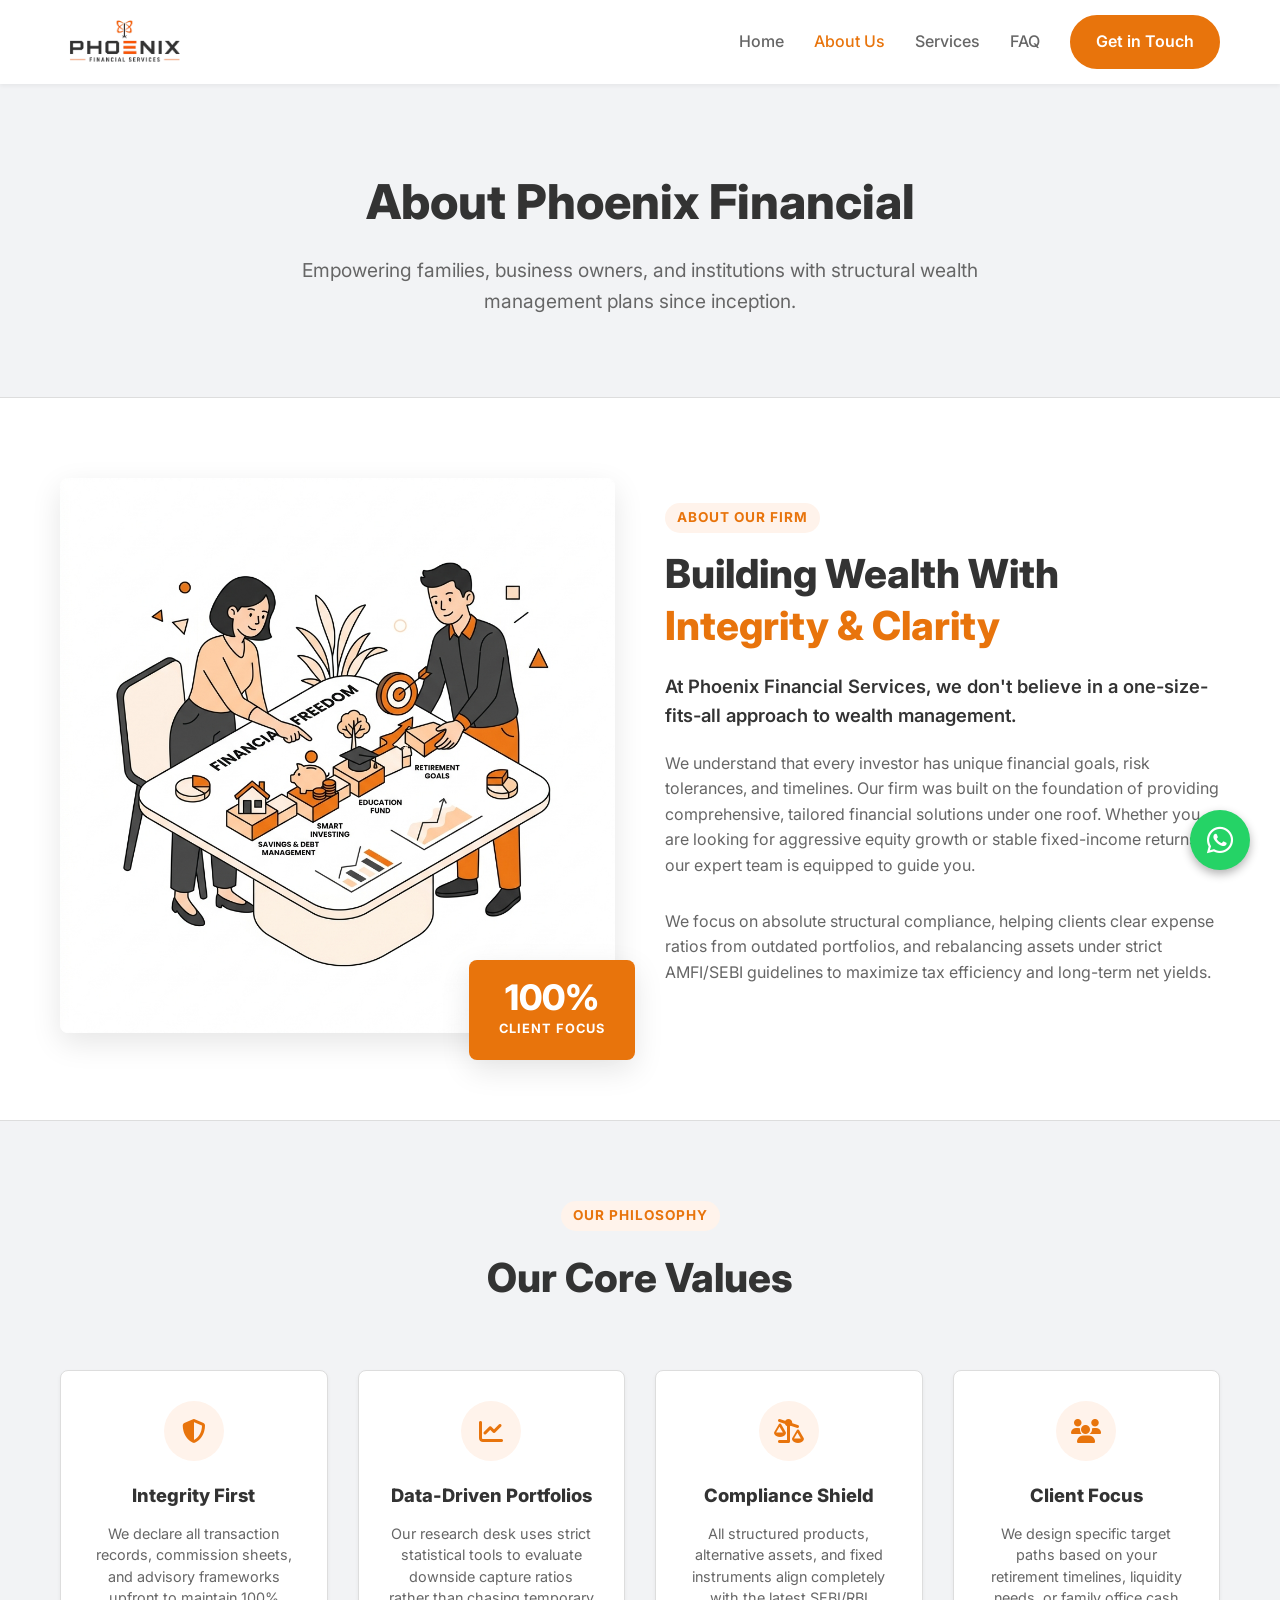
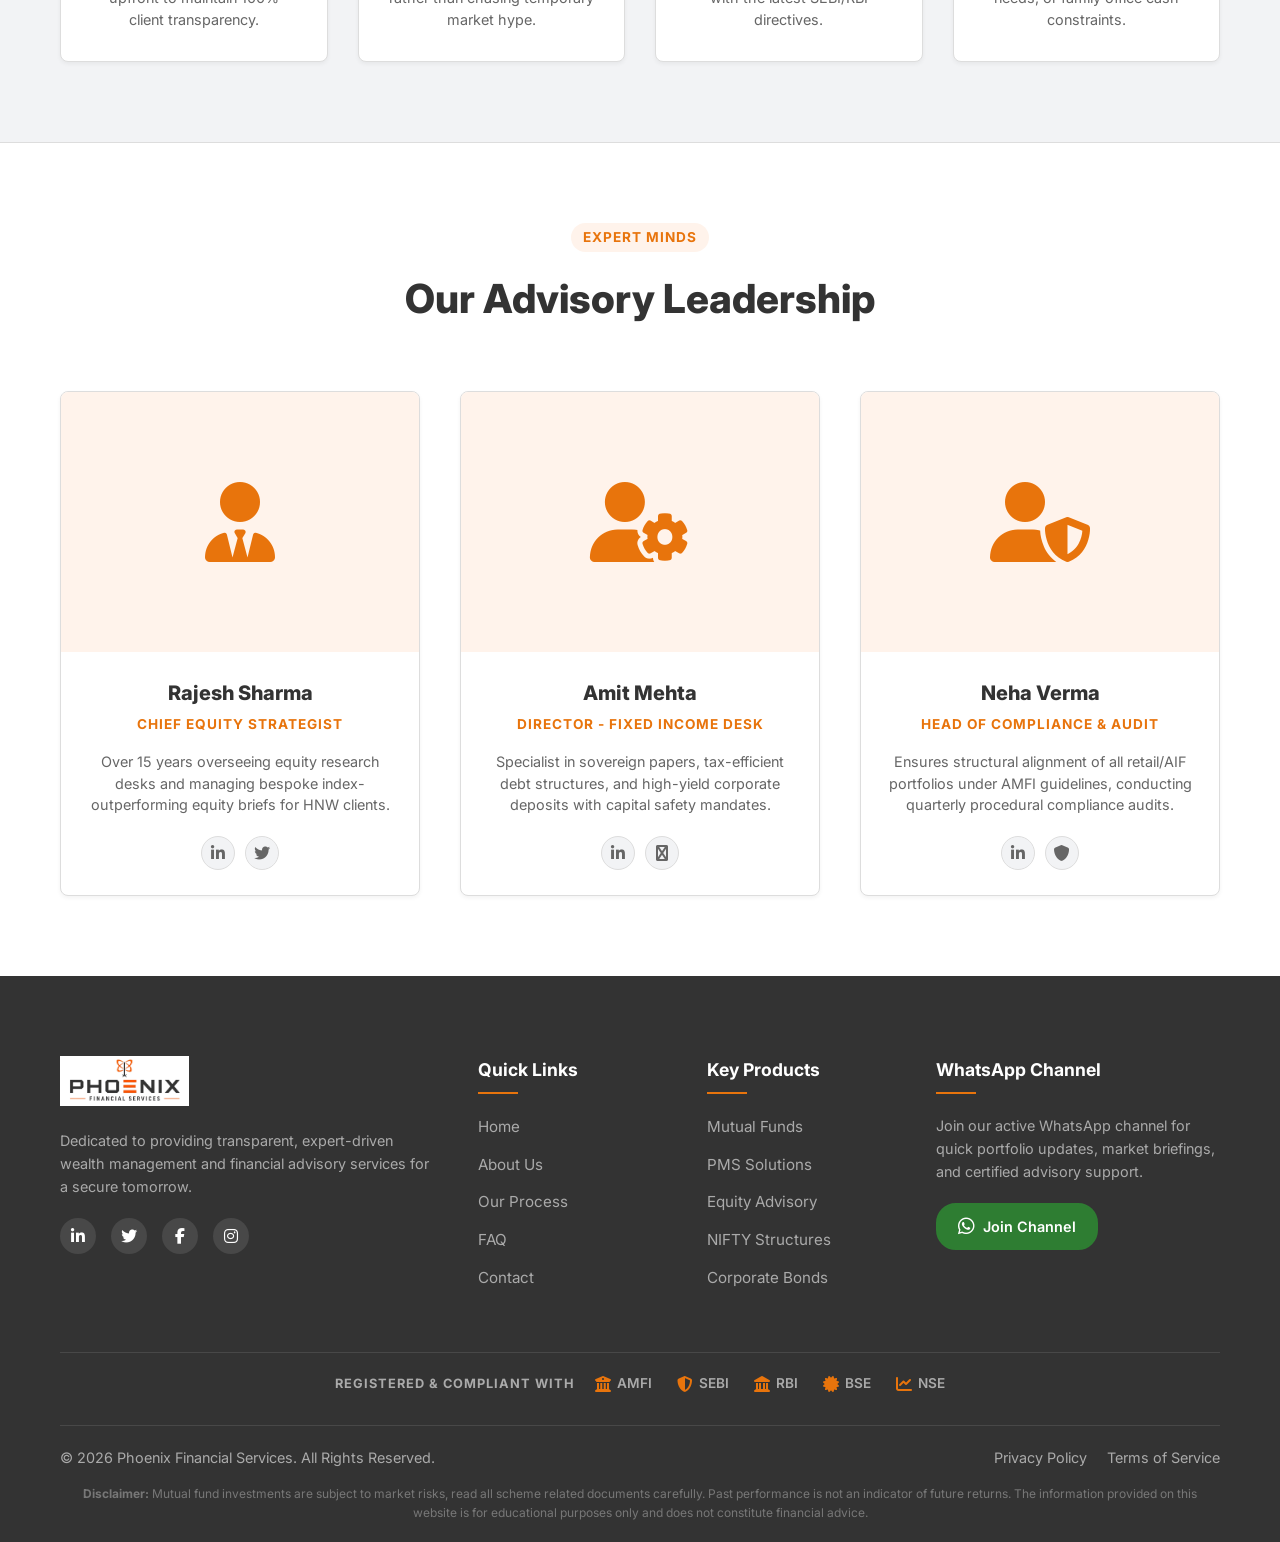
==== commit f1ea61ae: "greybg" ====
--- a/about.html
+++ b/about.html
@@ -20,7 +20,7 @@
             --gray-dark: #333333; 
             --gray-med: #666666;  
             --gray-light: #DDDDDD; 
-            --bg-light: #F8F9FA;  
+            --bg-light: #F2F3F5;  
             --white: #FFFFFF;
             --font-main: 'Inter', sans-serif;
             --shadow-sm: 0 2px 4px rgba(0,0,0,0.05);
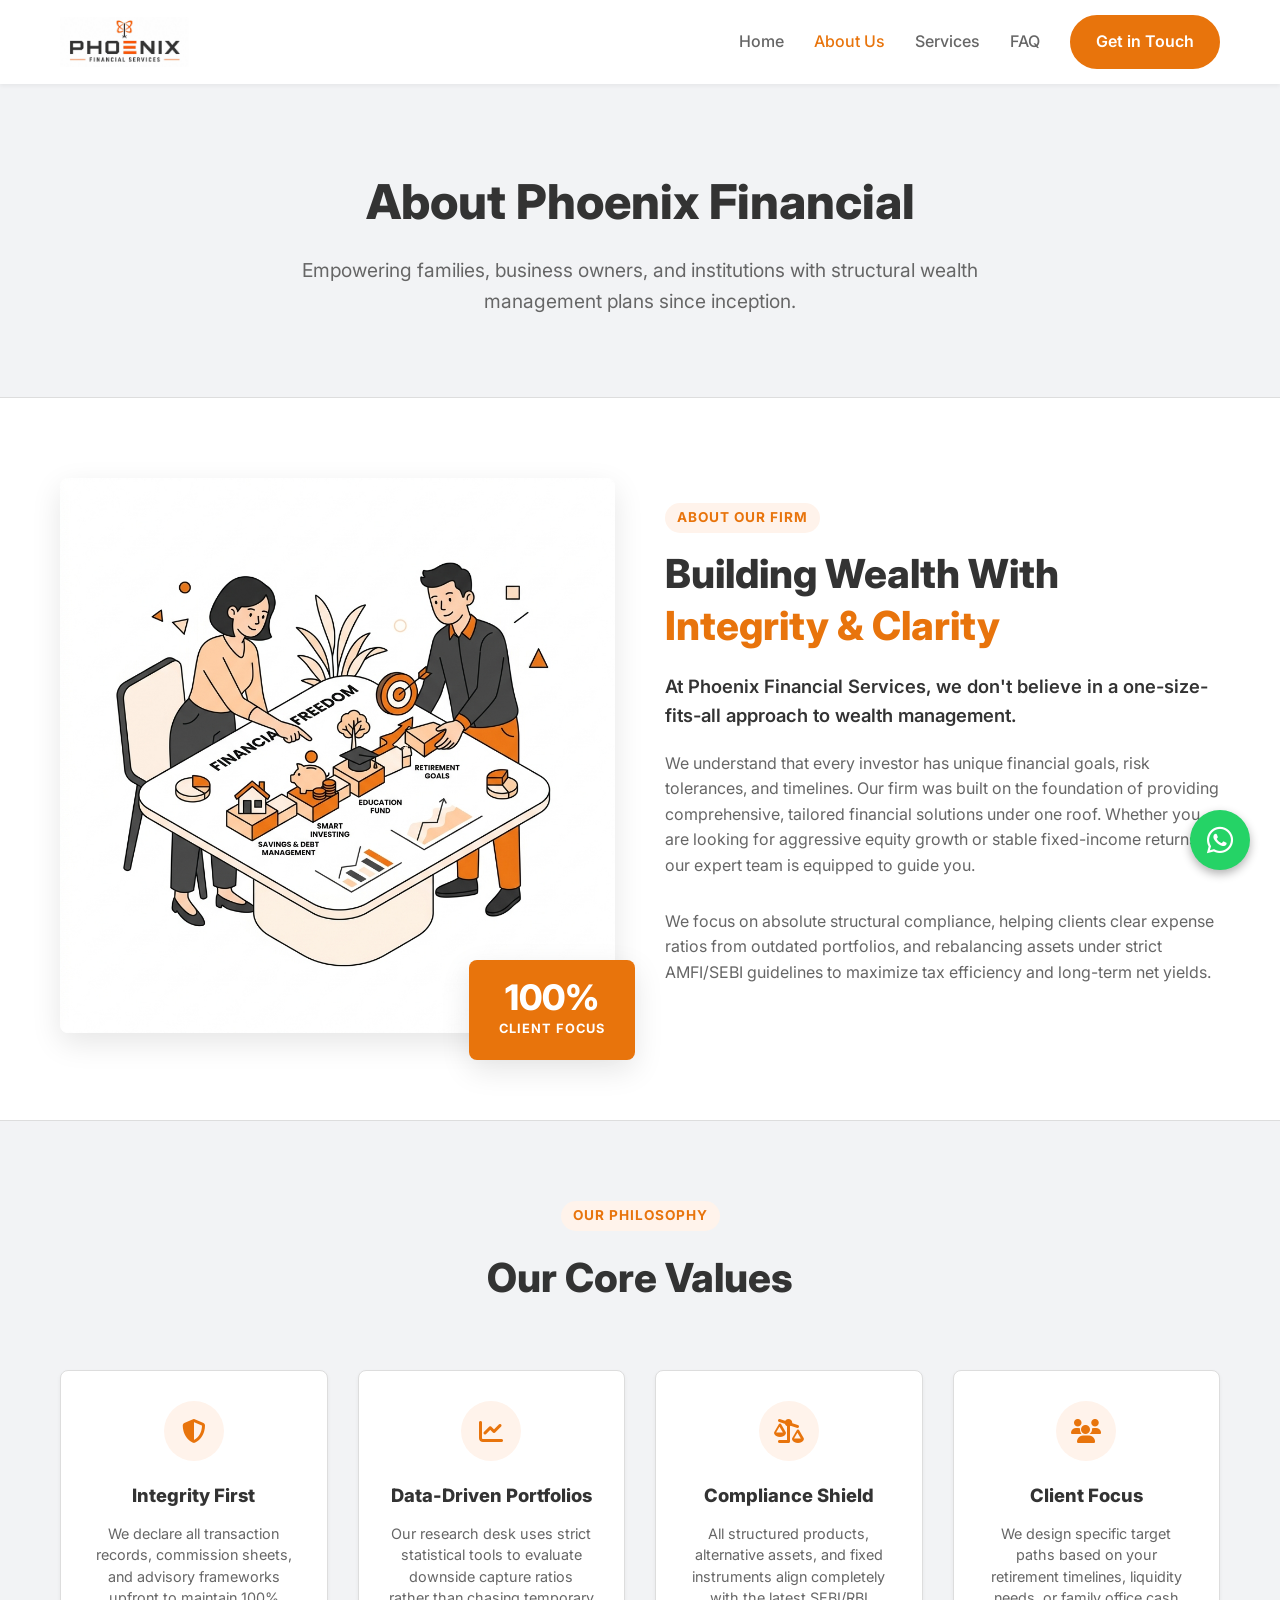
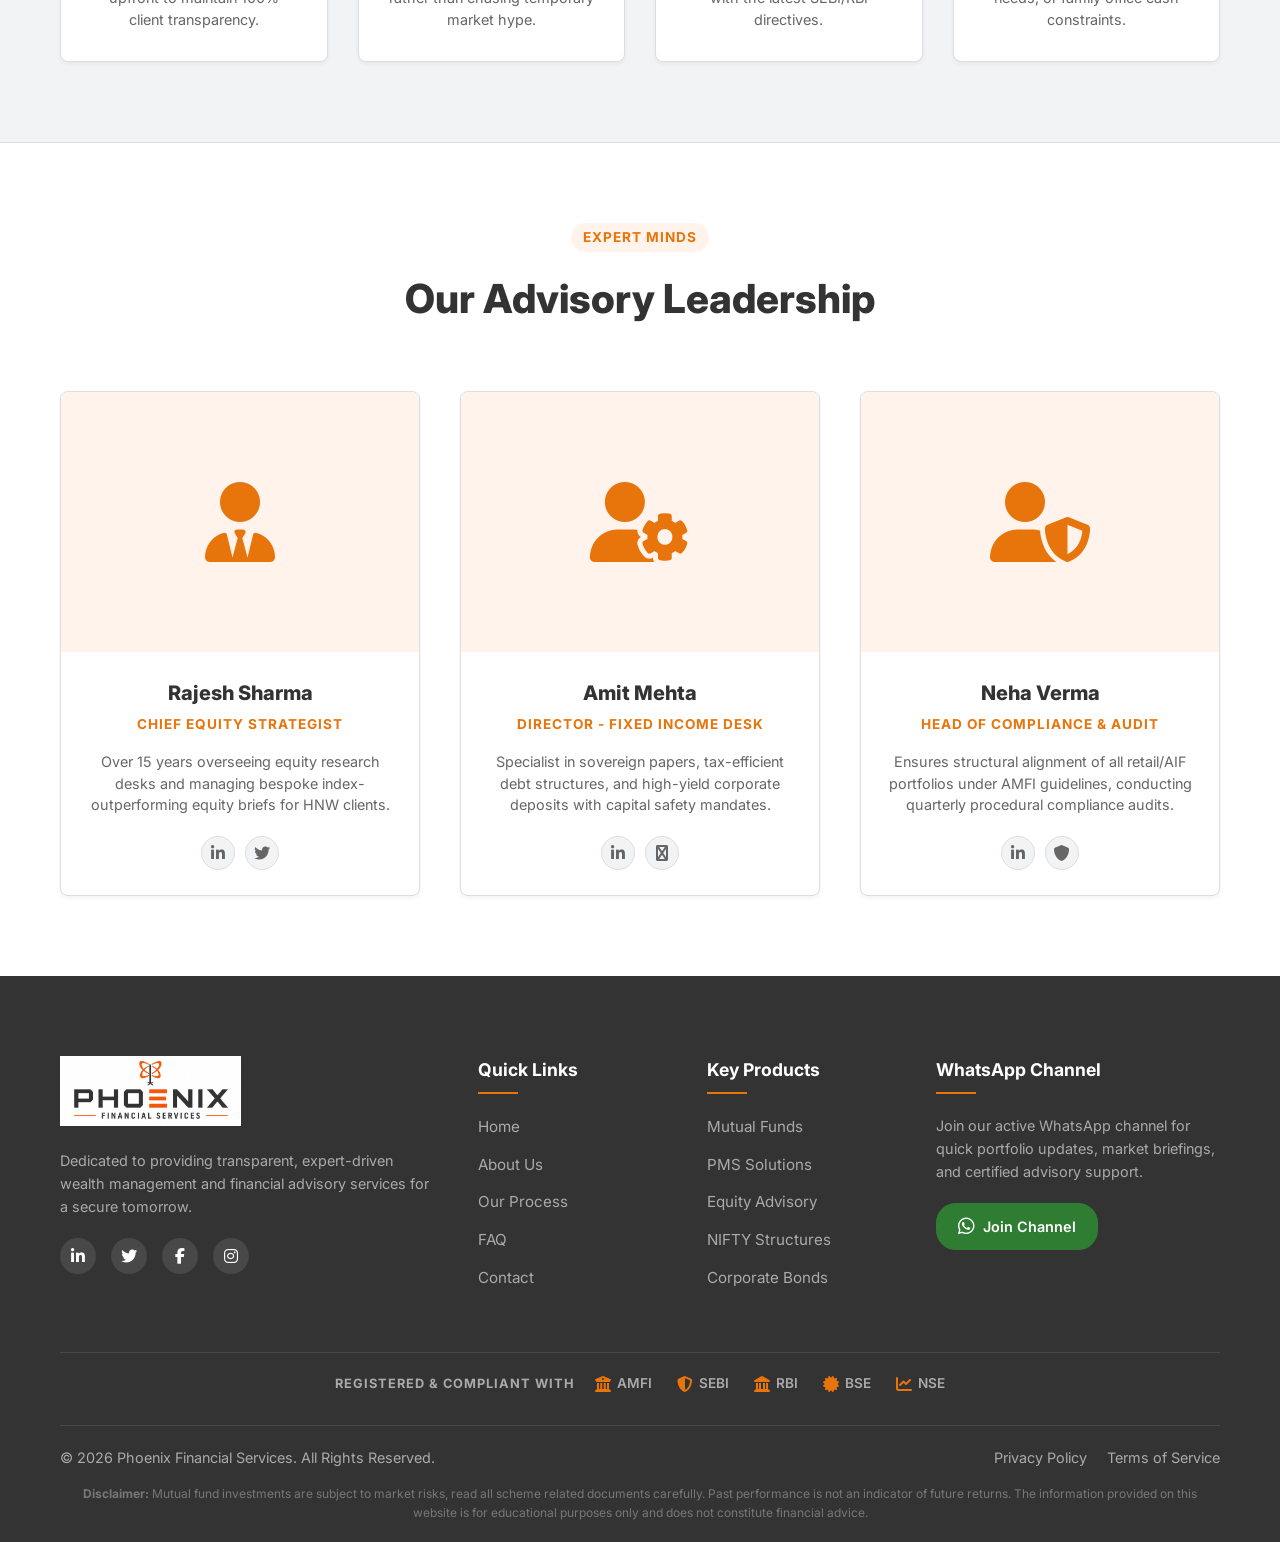
==== commit 2b1e697a: "changes" ====
--- a/about.html
+++ b/about.html
@@ -1,112 +1,468 @@
 <!DOCTYPE html>
 <html lang="en">
+
 <head>
     <meta charset="UTF-8">
     <meta name="viewport" content="width=device-width, initial-scale=1.0">
     <title>About Us | Phoenix Financial Services</title>
-    
+
     <!-- Google Fonts & FontAwesome -->
     <link rel="preconnect" href="https://fonts.googleapis.com">
     <link rel="preconnect" href="https://fonts.gstatic.com" crossorigin>
-    <link href="https://fonts.googleapis.com/css2?family=Inter:wght@300;400;500;600;700;800&display=swap" rel="stylesheet">
+    <link href="https://fonts.googleapis.com/css2?family=Inter:wght@300;400;500;600;700;800&display=swap"
+        rel="stylesheet">
     <link rel="stylesheet" href="https://cdnjs.cloudflare.com/ajax/libs/font-awesome/6.4.0/css/all.min.css">
-    
+
     <style>
         /* Shared v5 Style System */
         :root {
-            --orange: #E8740C; 
+            --orange: #E8740C;
             --orange-light: #FF9433;
             --orange-fade: #FFF3EB;
-            --gray-dark: #333333; 
-            --gray-med: #666666;  
-            --gray-light: #DDDDDD; 
-            --bg-light: #F2F3F5;  
+            --gray-dark: #333333;
+            --gray-med: #666666;
+            --gray-light: #DDDDDD;
+            --bg-light: #F2F3F5;
             --white: #FFFFFF;
             --font-main: 'Inter', sans-serif;
-            --shadow-sm: 0 2px 4px rgba(0,0,0,0.05);
-            --shadow-md: 0 4px 12px rgba(0,0,0,0.08);
-            --shadow-lg: 0 10px 30px rgba(0,0,0,0.1);
+            --shadow-sm: 0 2px 4px rgba(0, 0, 0, 0.05);
+            --shadow-md: 0 4px 12px rgba(0, 0, 0, 0.08);
+            --shadow-lg: 0 10px 30px rgba(0, 0, 0, 0.1);
             --shadow-hover: 0 8px 24px rgba(232, 116, 12, 0.15);
             --radius: 8px;
             --transition: all 0.3s ease;
         }
-        
-        * { margin: 0; padding: 0; box-sizing: border-box; }
-        body { font-family: var(--font-main); color: var(--gray-dark); line-height: 1.6; background-color: var(--white); }
-        a { text-decoration: none; color: inherit; }
-        ul { list-style: none; }
-        .container { max-width: 1200px; margin: 0 auto; padding: 0 20px; }
-        .text-orange { color: var(--orange); }
-        .text-gray { color: var(--gray-light); }
-
-        
+
+        * {
+            margin: 0;
+            padding: 0;
+            box-sizing: border-box;
+        }
+
+        body {
+            font-family: var(--font-main);
+            color: var(--gray-dark);
+            line-height: 1.6;
+            background-color: var(--white);
+        }
+
+        a {
+            text-decoration: none;
+            color: inherit;
+        }
+
+        ul {
+            list-style: none;
+        }
+
+        .container {
+            max-width: 1200px;
+            margin: 0 auto;
+            padding: 0 20px;
+        }
+
+        .text-orange {
+            color: var(--orange);
+        }
+
+        .text-gray {
+            color: var(--gray-light);
+        }
+
+
         /* Navbar */
-        .navbar { background-color: var(--white); box-shadow: var(--shadow-sm); position: sticky; top: 0; z-index: 1000; padding: 15px 0; }
-        .nav-container { display: flex; justify-content: space-between; align-items: center; }
-        .nav-brand { display: flex; align-items: center; gap: 15px; }
-        .brand-logo { max-height: 50px; width: auto; }
-        .brand-text { display: flex; flex-direction: column; }
-        .brand-name { font-size: 1.4rem; font-weight: 800; letter-spacing: 2px; color: var(--gray-dark); line-height: 1.1; }
-        .brand-sub { font-size: 0.75rem; font-weight: 600; color: var(--gray-med); letter-spacing: 1px; }
-        .nav-menu { display: flex; align-items: center; gap: 30px; }
-        .nav-link { font-weight: 500; color: var(--gray-med); transition: var(--transition); }
-        .nav-link:hover, .nav-link.active { color: var(--orange); }
-        .nav-cta { padding: 10px 20px; border-radius: 20px; }
-        .mobile-toggle { display: none; background: none; border: none; font-size: 1.5rem; color: var(--gray-dark); cursor: pointer; }
-        .sidebar-brand, .sidebar-footer { display: none; }
-        
+        .navbar {
+            background-color: var(--white);
+            box-shadow: var(--shadow-sm);
+            position: sticky;
+            top: 0;
+            z-index: 1000;
+            padding: 15px 0;
+        }
+
+        .nav-container {
+            display: flex;
+            justify-content: space-between;
+            align-items: center;
+        }
+
+        .nav-brand {
+            display: flex;
+            align-items: center;
+            gap: 15px;
+        }
+
+        .brand-logo {
+            max-height: 50px;
+            width: auto;
+        }
+
+        .brand-text {
+            display: flex;
+            flex-direction: column;
+        }
+
+        .brand-name {
+            font-size: 1.4rem;
+            font-weight: 800;
+            letter-spacing: 2px;
+            color: var(--gray-dark);
+            line-height: 1.1;
+        }
+
+        .brand-sub {
+            font-size: 0.75rem;
+            font-weight: 600;
+            color: var(--gray-med);
+            letter-spacing: 1px;
+        }
+
+        .nav-menu {
+            display: flex;
+            align-items: center;
+            gap: 30px;
+        }
+
+        .nav-link {
+            font-weight: 500;
+            color: var(--gray-med);
+            transition: var(--transition);
+        }
+
+        .nav-link:hover,
+        .nav-link.active {
+            color: var(--orange);
+        }
+
+        .nav-cta {
+            padding: 10px 20px;
+            border-radius: 20px;
+        }
+
+        .mobile-toggle {
+            display: none;
+            background: none;
+            border: none;
+            font-size: 1.5rem;
+            color: var(--gray-dark);
+            cursor: pointer;
+        }
+
+        .sidebar-brand,
+        .sidebar-footer {
+            display: none;
+        }
+
         /* Buttons */
-        .btn { display: inline-block; padding: 12px 24px; border-radius: 30px; font-weight: 600; font-size: 1rem; transition: var(--transition); cursor: pointer; text-align: center; border: 2px solid transparent; }
-        .btn-primary { background-color: var(--orange); color: var(--white); border-color: var(--orange); }
-        .btn-primary:hover { background-color: var(--orange-light); border-color: var(--orange-light); box-shadow: var(--shadow-hover); }
-        .btn-outline { background-color: transparent; color: var(--gray-dark); border-color: var(--gray-dark); }
-        .btn-outline:hover { background-color: var(--gray-dark); color: var(--white); }
-        
+        .btn {
+            display: inline-block;
+            padding: 12px 24px;
+            border-radius: 30px;
+            font-weight: 600;
+            font-size: 1rem;
+            transition: var(--transition);
+            cursor: pointer;
+            text-align: center;
+            border: 2px solid transparent;
+        }
+
+        .btn-primary {
+            background-color: var(--orange);
+            color: var(--white);
+            border-color: var(--orange);
+        }
+
+        .btn-primary:hover {
+            background-color: var(--orange-light);
+            border-color: var(--orange-light);
+            box-shadow: var(--shadow-hover);
+        }
+
+        .btn-outline {
+            background-color: transparent;
+            color: var(--gray-dark);
+            border-color: var(--gray-dark);
+        }
+
+        .btn-outline:hover {
+            background-color: var(--gray-dark);
+            color: var(--white);
+        }
+
         /* Inner Page Hero */
-        .page-hero { background-color: var(--bg-light); padding: 80px 0; text-align: center; border-bottom: 1px solid var(--gray-light); }
-        .page-hero h1 { font-size: 3rem; font-weight: 800; color: var(--gray-dark); margin-bottom: 15px; }
-        .page-hero p { font-size: 1.2rem; color: var(--gray-med); max-width: 700px; margin: 0 auto; }
-        
+        .page-hero {
+            background-color: var(--bg-light);
+            padding: 80px 0;
+            text-align: center;
+            border-bottom: 1px solid var(--gray-light);
+        }
+
+        .page-hero h1 {
+            font-size: 3rem;
+            font-weight: 800;
+            color: var(--gray-dark);
+            margin-bottom: 15px;
+        }
+
+        .page-hero p {
+            font-size: 1.2rem;
+            color: var(--gray-med);
+            max-width: 700px;
+            margin: 0 auto;
+        }
+
         /* About Main Grid */
-        .about-main-section { padding: 80px 0; background-color: var(--white); }
-        .about-grid { display: grid; grid-template-columns: 1fr 1fr; gap: 50px; align-items: center; }
-        .about-image-col { position: relative; }
-        .about-img { width: 100%; border-radius: var(--radius); box-shadow: var(--shadow-lg); }
-        .experience-badge { position: absolute; bottom: -20px; right: -20px; background-color: var(--orange); color: var(--white); padding: 20px 30px; border-radius: var(--radius); box-shadow: var(--shadow-lg); text-align: center; }
-        .experience-badge .exp-num { display: block; font-size: 2.2rem; font-weight: 800; line-height: 1; }
-        .experience-badge .exp-text { font-size: 0.8rem; font-weight: 700; text-transform: uppercase; letter-spacing: 1px; }
-        .section-label { display: inline-block; background-color: var(--orange-fade); color: var(--orange); padding: 4px 12px; border-radius: 20px; font-size: 0.85rem; font-weight: 700; text-transform: uppercase; letter-spacing: 1px; margin-bottom: 15px; }
-        .section-title-left { font-size: 2.5rem; font-weight: 800; color: var(--gray-dark); margin-bottom: 20px; line-height: 1.3; }
-        .about-lead { font-size: 1.15rem; color: var(--gray-dark); font-weight: 600; margin-bottom: 20px; }
-        .about-body { color: var(--gray-med); margin-bottom: 30px; font-size: 1rem; }
-        
+        .about-main-section {
+            padding: 80px 0;
+            background-color: var(--white);
+        }
+
+        .about-grid {
+            display: grid;
+            grid-template-columns: 1fr 1fr;
+            gap: 50px;
+            align-items: center;
+        }
+
+        .about-image-col {
+            position: relative;
+        }
+
+        .about-img {
+            width: 100%;
+            border-radius: var(--radius);
+            box-shadow: var(--shadow-lg);
+        }
+
+        .experience-badge {
+            position: absolute;
+            bottom: -20px;
+            right: -20px;
+            background-color: var(--orange);
+            color: var(--white);
+            padding: 20px 30px;
+            border-radius: var(--radius);
+            box-shadow: var(--shadow-lg);
+            text-align: center;
+        }
+
+        .experience-badge .exp-num {
+            display: block;
+            font-size: 2.2rem;
+            font-weight: 800;
+            line-height: 1;
+        }
+
+        .experience-badge .exp-text {
+            font-size: 0.8rem;
+            font-weight: 700;
+            text-transform: uppercase;
+            letter-spacing: 1px;
+        }
+
+        .section-label {
+            display: inline-block;
+            background-color: var(--orange-fade);
+            color: var(--orange);
+            padding: 4px 12px;
+            border-radius: 20px;
+            font-size: 0.85rem;
+            font-weight: 700;
+            text-transform: uppercase;
+            letter-spacing: 1px;
+            margin-bottom: 15px;
+        }
+
+        .section-title-left {
+            font-size: 2.5rem;
+            font-weight: 800;
+            color: var(--gray-dark);
+            margin-bottom: 20px;
+            line-height: 1.3;
+        }
+
+        .about-lead {
+            font-size: 1.15rem;
+            color: var(--gray-dark);
+            font-weight: 600;
+            margin-bottom: 20px;
+        }
+
+        .about-body {
+            color: var(--gray-med);
+            margin-bottom: 30px;
+            font-size: 1rem;
+        }
+
         /* Core Values Section */
-        .values-section { padding: 80px 0; background-color: var(--bg-light); border-top: 1px solid var(--gray-light); border-bottom: 1px solid var(--gray-light); }
-        .section-header-center { text-align: center; margin-bottom: 60px; }
-        .section-title-clean { font-size: 2.5rem; font-weight: 800; color: var(--gray-dark); margin-bottom: 15px; }
-        .values-grid { display: grid; grid-template-columns: repeat(4, 1fr); gap: 30px; }
-        .value-card { background-color: var(--white); border: 1px solid var(--gray-light); border-radius: var(--radius); padding: 30px; box-shadow: var(--shadow-sm); transition: var(--transition); text-align: center; }
-        .value-card:hover { transform: translateY(-5px); box-shadow: var(--shadow-lg); border-color: var(--orange); }
-        .value-icon { width: 60px; height: 60px; border-radius: 50%; background-color: var(--orange-fade); color: var(--orange); display: flex; align-items: center; justify-content: center; font-size: 1.5rem; margin: 0 auto 20px; }
-        .value-card h4 { font-size: 1.15rem; font-weight: 800; color: var(--gray-dark); margin-bottom: 12px; }
-        .value-card p { font-size: 0.9rem; color: var(--gray-med); line-height: 1.5; }
-        
+        .values-section {
+            padding: 80px 0;
+            background-color: var(--bg-light);
+            border-top: 1px solid var(--gray-light);
+            border-bottom: 1px solid var(--gray-light);
+        }
+
+        .section-header-center {
+            text-align: center;
+            margin-bottom: 60px;
+        }
+
+        .section-title-clean {
+            font-size: 2.5rem;
+            font-weight: 800;
+            color: var(--gray-dark);
+            margin-bottom: 15px;
+        }
+
+        .values-grid {
+            display: grid;
+            grid-template-columns: repeat(4, 1fr);
+            gap: 30px;
+        }
+
+        .value-card {
+            background-color: var(--white);
+            border: 1px solid var(--gray-light);
+            border-radius: var(--radius);
+            padding: 30px;
+            box-shadow: var(--shadow-sm);
+            transition: var(--transition);
+            text-align: center;
+        }
+
+        .value-card:hover {
+            transform: translateY(-5px);
+            box-shadow: var(--shadow-lg);
+            border-color: var(--orange);
+        }
+
+        .value-icon {
+            width: 60px;
+            height: 60px;
+            border-radius: 50%;
+            background-color: var(--orange-fade);
+            color: var(--orange);
+            display: flex;
+            align-items: center;
+            justify-content: center;
+            font-size: 1.5rem;
+            margin: 0 auto 20px;
+        }
+
+        .value-card h4 {
+            font-size: 1.15rem;
+            font-weight: 800;
+            color: var(--gray-dark);
+            margin-bottom: 12px;
+        }
+
+        .value-card p {
+            font-size: 0.9rem;
+            color: var(--gray-med);
+            line-height: 1.5;
+        }
+
         /* Team Section */
-        .team-section { padding: 80px 0; background-color: var(--white); }
-        .team-grid { display: grid; grid-template-columns: repeat(3, 1fr); gap: 40px; }
-        .team-card { border: 1px solid var(--gray-light); border-radius: var(--radius); overflow: hidden; box-shadow: var(--shadow-sm); transition: var(--transition); background-color: var(--white); text-align: center; }
-        .team-card:hover { transform: translateY(-5px); box-shadow: var(--shadow-lg); border-color: var(--orange); }
-        .team-img-wrapper { height: 260px; background-color: var(--orange-fade); display: flex; align-items: center; justify-content: center; overflow: hidden; font-size: 5rem; color: var(--orange); position: relative; }
-        .team-img-wrapper i { transition: var(--transition); }
-        .team-card:hover .team-img-wrapper i { transform: scale(1.05); }
-        .team-info { padding: 25px; }
-        .team-info h4 { font-size: 1.25rem; font-weight: 800; color: var(--gray-dark); margin-bottom: 5px; }
-        .team-info .team-role { font-size: 0.85rem; font-weight: 700; color: var(--orange); text-transform: uppercase; letter-spacing: 1px; margin-bottom: 15px; display: block; }
-        .team-info p { font-size: 0.9rem; color: var(--gray-med); line-height: 1.5; margin-bottom: 20px; }
-        .team-socials { display: flex; justify-content: center; gap: 10px; }
-        .team-socials a { width: 34px; height: 34px; background-color: var(--bg-light); border-radius: 50%; display: flex; align-items: center; justify-content: center; color: var(--gray-med); transition: var(--transition); border: 1px solid var(--gray-light); }
-        .team-socials a:hover { background-color: var(--orange); color: var(--white); border-color: transparent; }
-        
+        .team-section {
+            padding: 80px 0;
+            background-color: var(--white);
+        }
+
+        .team-grid {
+            display: grid;
+            grid-template-columns: repeat(3, 1fr);
+            gap: 40px;
+        }
+
+        .team-card {
+            border: 1px solid var(--gray-light);
+            border-radius: var(--radius);
+            overflow: hidden;
+            box-shadow: var(--shadow-sm);
+            transition: var(--transition);
+            background-color: var(--white);
+            text-align: center;
+        }
+
+        .team-card:hover {
+            transform: translateY(-5px);
+            box-shadow: var(--shadow-lg);
+            border-color: var(--orange);
+        }
+
+        .team-img-wrapper {
+            height: 260px;
+            background-color: var(--orange-fade);
+            display: flex;
+            align-items: center;
+            justify-content: center;
+            overflow: hidden;
+            font-size: 5rem;
+            color: var(--orange);
+            position: relative;
+        }
+
+        .team-img-wrapper i {
+            transition: var(--transition);
+        }
+
+        .team-card:hover .team-img-wrapper i {
+            transform: scale(1.05);
+        }
+
+        .team-info {
+            padding: 25px;
+        }
+
+        .team-info h4 {
+            font-size: 1.25rem;
+            font-weight: 800;
+            color: var(--gray-dark);
+            margin-bottom: 5px;
+        }
+
+        .team-info .team-role {
+            font-size: 0.85rem;
+            font-weight: 700;
+            color: var(--orange);
+            text-transform: uppercase;
+            letter-spacing: 1px;
+            margin-bottom: 15px;
+            display: block;
+        }
+
+        .team-info p {
+            font-size: 0.9rem;
+            color: var(--gray-med);
+            line-height: 1.5;
+            margin-bottom: 20px;
+        }
+
+        .team-socials {
+            display: flex;
+            justify-content: center;
+            gap: 10px;
+        }
+
+        .team-socials a {
+            width: 34px;
+            height: 34px;
+            background-color: var(--bg-light);
+            border-radius: 50%;
+            display: flex;
+            align-items: center;
+            justify-content: center;
+            color: var(--gray-med);
+            transition: var(--transition);
+            border: 1px solid var(--gray-light);
+        }
+
+        .team-socials a:hover {
+            background-color: var(--orange);
+            color: var(--white);
+            border-color: transparent;
+        }
+
         /* Footer Compliance */
         .footer-compliance {
             display: flex;
@@ -118,6 +474,7 @@
             flex-wrap: wrap;
             margin-bottom: 10px;
         }
+
         .compliance-label {
             font-size: 0.8rem;
             font-weight: 700;
@@ -125,12 +482,14 @@
             text-transform: uppercase;
             letter-spacing: 1px;
         }
+
         .compliance-logos {
             display: flex;
             align-items: center;
             gap: 25px;
             flex-wrap: wrap;
         }
+
         .compliance-logo-item {
             display: flex;
             align-items: center;
@@ -140,37 +499,148 @@
             color: #aaaaaa;
             transition: var(--transition);
         }
+
         .compliance-logo-item i {
             font-size: 1rem;
             color: var(--orange);
             transition: var(--transition);
         }
+
         .compliance-logo-item:hover {
             color: var(--white);
         }
-        
+
         /* Footer */
-        .footer-expanded { background-color: var(--gray-dark); color: var(--white); padding: 80px 0 20px; }
-        .footer-top-grid { display: grid; grid-template-columns: 2fr 1fr 1fr 1.5fr; gap: 40px; margin-bottom: 50px; }
-        .footer-logo { max-height: 50px; width: auto; margin-bottom: 15px; }
-        .footer-about { color: #aaaaaa; font-size: 0.9rem; margin-bottom: 20px; }
-        .social-links { display: flex; gap: 15px; }
-        .social-links a { width: 36px; height: 36px; background-color: rgba(255,255,255,0.1); border-radius: 50%; display: flex; align-items: center; justify-content: center; color: var(--white); transition: var(--transition); }
-        .social-links a:hover { background-color: var(--orange); }
-        .footer-heading { font-size: 1.1rem; margin-bottom: 20px; position: relative; padding-bottom: 10px; }
-        .footer-heading::after { content: ''; position: absolute; bottom: 0; left: 0; width: 40px; height: 2px; background-color: var(--orange); }
-        .footer-list li { margin-bottom: 12px; }
-        .footer-list a { color: #aaaaaa; font-size: 0.95rem; transition: var(--transition); }
-        .footer-list a:hover { color: var(--orange); padding-left: 5px; }
-        .newsletter-form { display: flex; }
-        .newsletter-form input { flex: 1; padding: 10px 15px; border: none; border-radius: var(--radius) 0 0 var(--radius); font-family: var(--font-main); }
-        .newsletter-form button { background-color: var(--orange); color: var(--white); border: none; padding: 0 20px; border-radius: 0 var(--radius) var(--radius) 0; cursor: pointer; transition: var(--transition); }
-        .newsletter-form button:hover { background-color: var(--orange-light); }
-        .footer-bottom { display: flex; justify-content: space-between; align-items: center; padding-top: 20px; border-top: 1px solid rgba(255,255,255,0.1); color: #aaaaaa; font-size: 0.9rem; margin-bottom: 15px; }
-        .fb-right { display: flex; gap: 20px; }
-        .fb-right a:hover { color: var(--white); }
-        .disclaimer-text { font-size: 0.75rem; color: #777777; text-align: center; }
-        
+        .footer-expanded {
+            background-color: var(--gray-dark);
+            color: var(--white);
+            padding: 80px 0 20px;
+        }
+
+        .footer-top-grid {
+            display: grid;
+            grid-template-columns: 2fr 1fr 1fr 1.5fr;
+            gap: 40px;
+            margin-bottom: 50px;
+        }
+
+        .footer-logo {
+            max-height: 70px;
+            width: auto;
+            margin-bottom: 15px;
+        }
+
+        .footer-about {
+            color: #aaaaaa;
+            font-size: 0.9rem;
+            margin-bottom: 20px;
+        }
+
+        .social-links {
+            display: flex;
+            gap: 15px;
+        }
+
+        .social-links a {
+            width: 36px;
+            height: 36px;
+            background-color: rgba(255, 255, 255, 0.1);
+            border-radius: 50%;
+            display: flex;
+            align-items: center;
+            justify-content: center;
+            color: var(--white);
+            transition: var(--transition);
+        }
+
+        .social-links a:hover {
+            background-color: var(--orange);
+        }
+
+        .footer-heading {
+            font-size: 1.1rem;
+            margin-bottom: 20px;
+            position: relative;
+            padding-bottom: 10px;
+        }
+
+        .footer-heading::after {
+            content: '';
+            position: absolute;
+            bottom: 0;
+            left: 0;
+            width: 40px;
+            height: 2px;
+            background-color: var(--orange);
+        }
+
+        .footer-list li {
+            margin-bottom: 12px;
+        }
+
+        .footer-list a {
+            color: #aaaaaa;
+            font-size: 0.95rem;
+            transition: var(--transition);
+        }
+
+        .footer-list a:hover {
+            color: var(--orange);
+            padding-left: 5px;
+        }
+
+        .newsletter-form {
+            display: flex;
+        }
+
+        .newsletter-form input {
+            flex: 1;
+            padding: 10px 15px;
+            border: none;
+            border-radius: var(--radius) 0 0 var(--radius);
+            font-family: var(--font-main);
+        }
+
+        .newsletter-form button {
+            background-color: var(--orange);
+            color: var(--white);
+            border: none;
+            padding: 0 20px;
+            border-radius: 0 var(--radius) var(--radius) 0;
+            cursor: pointer;
+            transition: var(--transition);
+        }
+
+        .newsletter-form button:hover {
+            background-color: var(--orange-light);
+        }
+
+        .footer-bottom {
+            display: flex;
+            justify-content: space-between;
+            align-items: center;
+            padding-top: 20px;
+            border-top: 1px solid rgba(255, 255, 255, 0.1);
+            color: #aaaaaa;
+            font-size: 0.9rem;
+            margin-bottom: 15px;
+        }
+
+        .fb-right {
+            display: flex;
+            gap: 20px;
+        }
+
+        .fb-right a:hover {
+            color: var(--white);
+        }
+
+        .disclaimer-text {
+            font-size: 0.75rem;
+            color: #777777;
+            text-align: center;
+        }
+
 
         /* Floating WhatsApp Button */
         .whatsapp-float {
@@ -184,20 +654,21 @@
             border-radius: 50%;
             text-align: center;
             font-size: 30px;
-            box-shadow: 0 4px 10px rgba(0,0,0,0.3);
+            box-shadow: 0 4px 10px rgba(0, 0, 0, 0.3);
             z-index: 9999;
             display: flex;
             align-items: center;
             justify-content: center;
             transition: all 0.3s ease;
         }
+
         .whatsapp-float:hover {
             background-color: #128C7E;
             transform: translateY(-5px);
             box-shadow: 0 6px 15px rgba(37, 211, 102, 0.4);
             color: #FFF;
         }
-        
+
         /* Mobile Sidebar Overlay & Close Button */
         .menu-backdrop {
             position: fixed;
@@ -212,10 +683,12 @@
             visibility: hidden;
             transition: opacity 0.3s ease, visibility 0.3s ease;
         }
+
         .menu-backdrop.active {
             opacity: 1;
             visibility: visible;
         }
+
         .menu-close {
             position: absolute;
             top: 20px;
@@ -229,21 +702,40 @@
             transition: var(--transition);
             display: none;
         }
+
         .nav-menu.active .menu-close {
             display: block;
         }
+
         .menu-close:hover {
             color: var(--orange);
         }
 
         /* Responsive */
         @media (max-width: 1024px) {
-            .about-grid { grid-template-columns: 1fr; gap: 40px; }
-            .about-image-col { max-width: 500px; margin: 0 auto 30px; }
-            .values-grid { grid-template-columns: repeat(2, 1fr); }
-            .team-grid { grid-template-columns: repeat(2, 1fr); }
-            .footer-top-grid { grid-template-columns: repeat(2, 1fr); }
-        }
+            .about-grid {
+                grid-template-columns: 1fr;
+                gap: 40px;
+            }
+
+            .about-image-col {
+                max-width: 500px;
+                margin: 0 auto 30px;
+            }
+
+            .values-grid {
+                grid-template-columns: repeat(2, 1fr);
+            }
+
+            .team-grid {
+                grid-template-columns: repeat(2, 1fr);
+            }
+
+            .footer-top-grid {
+                grid-template-columns: repeat(2, 1fr);
+            }
+        }
+
         @media (max-width: 768px) {
 
             .nav-menu {
@@ -264,9 +756,11 @@
                 transition: right 0.3s cubic-bezier(0.4, 0, 0.2, 1);
                 overflow-y: auto;
             }
+
             .nav-menu.active {
                 right: 0;
             }
+
             .nav-menu .nav-link {
                 width: 100%;
                 padding: 14px 0;
@@ -275,12 +769,15 @@
                 border-bottom: 1px solid var(--gray-light);
                 color: var(--gray-dark);
             }
+
             .nav-menu .nav-link:last-of-type {
                 border-bottom: none;
             }
+
             .nav-menu .nav-link.active {
                 color: var(--orange);
             }
+
             .nav-menu .nav-cta {
                 margin-top: 20px;
                 width: 100%;
@@ -288,6 +785,7 @@
                 border-bottom: none;
                 padding: 12px 20px;
             }
+
             .sidebar-brand {
                 display: flex;
                 align-items: center;
@@ -297,16 +795,19 @@
                 border-bottom: 1px solid var(--gray-light);
                 width: 100%;
             }
+
             .sidebar-brand img {
                 max-height: 36px;
                 width: auto;
             }
+
             .sidebar-brand span {
                 font-size: 0.85rem;
                 font-weight: 700;
                 color: var(--gray-dark);
                 letter-spacing: 0.5px;
             }
+
             .sidebar-footer {
                 margin-top: auto;
                 padding-top: 25px;
@@ -316,6 +817,7 @@
                 flex-direction: column;
                 gap: 16px;
             }
+
             .sidebar-contact-item {
                 display: flex;
                 align-items: center;
@@ -323,6 +825,7 @@
                 font-size: 0.85rem;
                 color: var(--gray-med);
             }
+
             .sidebar-contact-item i {
                 width: 30px;
                 height: 30px;
@@ -335,14 +838,17 @@
                 font-size: 0.8rem;
                 flex-shrink: 0;
             }
+
             .sidebar-contact-item span {
                 line-height: 1.3;
             }
+
             .sidebar-socials {
                 display: flex;
                 gap: 10px;
                 margin-top: 5px;
             }
+
             .sidebar-socials a {
                 width: 32px;
                 height: 32px;
@@ -356,25 +862,64 @@
                 font-size: 0.85rem;
                 transition: var(--transition);
             }
+
             .sidebar-socials a:hover {
                 background-color: var(--orange);
                 color: var(--white);
                 border-color: var(--orange);
             }
-            .mobile-toggle { display: block; }
-            .page-hero h1 { font-size: 2.2rem; }
-            .section-title-left, .section-title-clean { font-size: 2rem; }
-            .values-grid { grid-template-columns: 1fr; }
-            .team-grid { grid-template-columns: 1fr; }
-            .trust-inner { flex-direction: column; text-align: center; }
-            .trust-logos { justify-content: center; }
-            .footer-top-grid { grid-template-columns: 1fr; }
-            .footer-bottom { flex-direction: column; gap: 10px; text-align: center; }
-
-            .whatsapp-float { bottom: 20px; right: 20px; width: 50px; height: 50px; font-size: 26px; }
+
+            .mobile-toggle {
+                display: block;
+            }
+
+            .page-hero h1 {
+                font-size: 2.2rem;
+            }
+
+            .section-title-left,
+            .section-title-clean {
+                font-size: 2rem;
+            }
+
+            .values-grid {
+                grid-template-columns: 1fr;
+            }
+
+            .team-grid {
+                grid-template-columns: 1fr;
+            }
+
+            .trust-inner {
+                flex-direction: column;
+                text-align: center;
+            }
+
+            .trust-logos {
+                justify-content: center;
+            }
+
+            .footer-top-grid {
+                grid-template-columns: 1fr;
+            }
+
+            .footer-bottom {
+                flex-direction: column;
+                gap: 10px;
+                text-align: center;
+            }
+
+            .whatsapp-float {
+                bottom: 20px;
+                right: 20px;
+                width: 50px;
+                height: 50px;
+                font-size: 26px;
+            }
         }
     </style>
 </head>
+
 <body>
 
 
@@ -383,9 +928,9 @@
     <nav class="navbar" id="navbar">
         <div class="container nav-container">
             <a href="index.html" class="nav-brand">
-                <img src="logo-trans.png" alt="Phoenix Financial Services Logo" class="brand-logo">
+                <img src="logo.jpeg" alt="Phoenix Financial Services Logo" class="brand-logo">
             </a>
-            
+
             <div class="nav-menu" id="navMenu">
                 <a href="index.html" class="nav-link">Home</a>
                 <a href="about.html" class="nav-link active">About Us</a>
@@ -393,7 +938,7 @@
                 <a href="faq.html" class="nav-link">FAQ</a>
                 <a href="contact.html" class="btn btn-primary nav-cta">Get in Touch</a>
             </div>
-            
+
             <button class="mobile-toggle" id="mobileToggle">
                 <i class="fa-solid fa-bars"></i>
             </button>
@@ -404,7 +949,8 @@
     <section class="page-hero">
         <div class="container">
             <h1>About Phoenix Financial</h1>
-            <p>Empowering families, business owners, and institutions with structural wealth management plans since inception.</p>
+            <p>Empowering families, business owners, and institutions with structural wealth management plans since
+                inception.</p>
         </div>
     </section>
 
@@ -412,7 +958,7 @@
     <section class="about-main-section">
         <div class="container">
             <div class="about-grid">
-                
+
                 <div class="about-image-col">
                     <img src="meeting.png" alt="Strategic Financial Planning Infographic" class="about-img">
                     <div class="experience-badge">
@@ -420,19 +966,26 @@
                         <span class="exp-text">Client Focus</span>
                     </div>
                 </div>
-                
+
                 <div class="about-text-col">
                     <div class="section-label">About Our Firm</div>
-                    <h2 class="section-title-left">Building Wealth With <span class="text-orange">Integrity & Clarity</span></h2>
-                    <p class="about-lead">At Phoenix Financial Services, we don't believe in a one-size-fits-all approach to wealth management.</p>
+                    <h2 class="section-title-left">Building Wealth With <span class="text-orange">Integrity &
+                            Clarity</span></h2>
+                    <p class="about-lead">At Phoenix Financial Services, we don't believe in a one-size-fits-all
+                        approach to wealth management.</p>
                     <p class="about-body">
-                        We understand that every investor has unique financial goals, risk tolerances, and timelines. Our firm was built on the foundation of providing comprehensive, tailored financial solutions under one roof. Whether you are looking for aggressive equity growth or stable fixed-income returns, our expert team is equipped to guide you.
+                        We understand that every investor has unique financial goals, risk tolerances, and timelines.
+                        Our firm was built on the foundation of providing comprehensive, tailored financial solutions
+                        under one roof. Whether you are looking for aggressive equity growth or stable fixed-income
+                        returns, our expert team is equipped to guide you.
                     </p>
                     <p class="about-body">
-                        We focus on absolute structural compliance, helping clients clear expense ratios from outdated portfolios, and rebalancing assets under strict AMFI/SEBI guidelines to maximize tax efficiency and long-term net yields.
+                        We focus on absolute structural compliance, helping clients clear expense ratios from outdated
+                        portfolios, and rebalancing assets under strict AMFI/SEBI guidelines to maximize tax efficiency
+                        and long-term net yields.
                     </p>
                 </div>
-                
+
             </div>
         </div>
     </section>
@@ -444,35 +997,39 @@
                 <div class="section-label">Our Philosophy</div>
                 <h2 class="section-title-clean">Our Core Values</h2>
             </div>
-            
+
             <div class="values-grid">
-                
+
                 <!-- Value 1 -->
                 <div class="value-card">
                     <div class="value-icon"><i class="fa-solid fa-shield-halved"></i></div>
                     <h4>Integrity First</h4>
-                    <p>We declare all transaction records, commission sheets, and advisory frameworks upfront to maintain 100% client transparency.</p>
+                    <p>We declare all transaction records, commission sheets, and advisory frameworks upfront to
+                        maintain 100% client transparency.</p>
                 </div>
 
                 <!-- Value 2 -->
                 <div class="value-card">
                     <div class="value-icon"><i class="fa-solid fa-chart-line"></i></div>
                     <h4>Data-Driven Portfolios</h4>
-                    <p>Our research desk uses strict statistical tools to evaluate downside capture ratios rather than chasing temporary market hype.</p>
+                    <p>Our research desk uses strict statistical tools to evaluate downside capture ratios rather than
+                        chasing temporary market hype.</p>
                 </div>
 
                 <!-- Value 3 -->
                 <div class="value-card">
                     <div class="value-icon"><i class="fa-solid fa-scale-unbalanced-flip"></i></div>
                     <h4>Compliance Shield</h4>
-                    <p>All structured products, alternative assets, and fixed instruments align completely with the latest SEBI/RBI directives.</p>
+                    <p>All structured products, alternative assets, and fixed instruments align completely with the
+                        latest SEBI/RBI directives.</p>
                 </div>
 
                 <!-- Value 4 -->
                 <div class="value-card">
                     <div class="value-icon"><i class="fa-solid fa-users"></i></div>
                     <h4>Client Focus</h4>
-                    <p>We design specific target paths based on your retirement timelines, liquidity needs, or family office cash constraints.</p>
+                    <p>We design specific target paths based on your retirement timelines, liquidity needs, or family
+                        office cash constraints.</p>
                 </div>
 
             </div>
@@ -486,9 +1043,9 @@
                 <div class="section-label">Expert Minds</div>
                 <h2 class="section-title-clean">Our Advisory Leadership</h2>
             </div>
-            
+
             <div class="team-grid">
-                
+
                 <!-- Member 1 -->
                 <div class="team-card">
                     <div class="team-img-wrapper">
@@ -497,7 +1054,8 @@
                     <div class="team-info">
                         <h4>Rajesh Sharma</h4>
                         <span class="team-role">Chief Equity Strategist</span>
-                        <p>Over 15 years overseeing equity research desks and managing bespoke index-outperforming equity briefs for HNW clients.</p>
+                        <p>Over 15 years overseeing equity research desks and managing bespoke index-outperforming
+                            equity briefs for HNW clients.</p>
                         <div class="team-socials">
                             <a href="#"><i class="fa-brands fa-linkedin-in"></i></a>
                             <a href="#"><i class="fa-brands fa-twitter"></i></a>
@@ -513,7 +1071,8 @@
                     <div class="team-info">
                         <h4>Amit Mehta</h4>
                         <span class="team-role">Director - Fixed Income Desk</span>
-                        <p>Specialist in sovereign papers, tax-efficient debt structures, and high-yield corporate deposits with capital safety mandates.</p>
+                        <p>Specialist in sovereign papers, tax-efficient debt structures, and high-yield corporate
+                            deposits with capital safety mandates.</p>
                         <div class="team-socials">
                             <a href="#"><i class="fa-brands fa-linkedin-in"></i></a>
                             <a href="#"><i class="fa-brands fa-envelope"></i></a>
@@ -529,7 +1088,8 @@
                     <div class="team-info">
                         <h4>Neha Verma</h4>
                         <span class="team-role">Head of Compliance & Audit</span>
-                        <p>Ensures structural alignment of all retail/AIF portfolios under AMFI guidelines, conducting quarterly procedural compliance audits.</p>
+                        <p>Ensures structural alignment of all retail/AIF portfolios under AMFI guidelines, conducting
+                            quarterly procedural compliance audits.</p>
                         <div class="team-socials">
                             <a href="#"><i class="fa-brands fa-linkedin-in"></i></a>
                             <a href="#"><i class="fa-solid fa-shield"></i></a>
@@ -546,11 +1106,12 @@
     <footer class="footer-expanded">
         <div class="container">
             <div class="footer-top-grid">
-                
+
                 <div class="footer-col brand-col">
-                    <img src="logo-trans.png" alt="Phoenix Financial Services" class="footer-logo">
+                    <img src="logo.jpeg" alt="Phoenix Financial Services" class="footer-logo">
                     <p class="footer-about">
-                        Dedicated to providing transparent, expert-driven wealth management and financial advisory services for a secure tomorrow.
+                        Dedicated to providing transparent, expert-driven wealth management and financial advisory
+                        services for a secure tomorrow.
                     </p>
                     <div class="social-links">
                         <a href="#"><i class="fa-brands fa-linkedin-in"></i></a>
@@ -563,7 +1124,7 @@
                 <div class="footer-col">
                     <h4 class="footer-heading">Quick Links</h4>
                     <ul class="footer-list">
-                          <li><a href="index.html">Home</a></li>
+                        <li><a href="index.html">Home</a></li>
                         <li><a href="about.html">About Us</a></li>
                         <li><a href="index.html#process">Our Process</a></li>
                         <li><a href="faq.html">FAQ</a></li>
@@ -584,18 +1145,22 @@
 
                 <div class="footer-col">
                     <h4 class="footer-heading">WhatsApp Channel</h4>
-                    <p class="footer-about">Join our active WhatsApp channel for quick portfolio updates, market briefings, and certified advisory support.</p>
-                    <a href="https://wa.me/918485819118?text=Hello%20Phoenix%20Financial%20Services,%20I%20am%20interested%20in%20your%20wealth%20management%20solutions." target="_blank" class="btn btn-primary" style="display: inline-flex; align-items: center; gap: 8px; border-radius: 20px; padding: 10px 20px; background-color: #2e7d32; border-color: #2e7d32; font-size: 0.9rem;">
+                    <p class="footer-about">Join our active WhatsApp channel for quick portfolio updates, market
+                        briefings, and certified advisory support.</p>
+                    <a href="https://wa.me/918485819118?text=Hello%20Phoenix%20Financial%20Services,%20I%20am%20interested%20in%20your%20wealth%20management%20solutions."
+                        target="_blank" class="btn btn-primary"
+                        style="display: inline-flex; align-items: center; gap: 8px; border-radius: 20px; padding: 10px 20px; background-color: #2e7d32; border-color: #2e7d32; font-size: 0.9rem;">
                         <i class="fa-brands fa-whatsapp" style="font-size: 1.2rem;"></i> Join Channel
                     </a>
                 </div>
 
             </div>
-            
+
             <div class="footer-compliance">
                 <span class="compliance-label">Registered & Compliant With</span>
                 <div class="compliance-logos">
-                    <div class="compliance-logo-item"><i class="fa-solid fa-building-columns"></i><span>AMFI</span></div>
+                    <div class="compliance-logo-item"><i class="fa-solid fa-building-columns"></i><span>AMFI</span>
+                    </div>
                     <div class="compliance-logo-item"><i class="fa-solid fa-shield-halved"></i><span>SEBI</span></div>
                     <div class="compliance-logo-item"><i class="fa-solid fa-landmark"></i><span>RBI</span></div>
                     <div class="compliance-logo-item"><i class="fa-solid fa-certificate"></i><span>BSE</span></div>
@@ -613,7 +1178,9 @@
                 </div>
             </div>
             <div class="disclaimer-text">
-                <strong>Disclaimer:</strong> Mutual fund investments are subject to market risks, read all scheme related documents carefully. Past performance is not an indicator of future returns. The information provided on this website is for educational purposes only and does not constitute financial advice.
+                <strong>Disclaimer:</strong> Mutual fund investments are subject to market risks, read all scheme
+                related documents carefully. Past performance is not an indicator of future returns. The information
+                provided on this website is for educational purposes only and does not constitute financial advice.
             </div>
         </div>
     </footer>
@@ -621,7 +1188,8 @@
 
 
     <!-- Floating WhatsApp Button -->
-    <a href="https://wa.me/918485819118?text=Hello%20Phoenix%20Financial%20Services,%20I%20am%20interested%20in%20your%20wealth%20management%20solutions." class="whatsapp-float" target="_blank" title="Chat on WhatsApp">
+    <a href="https://wa.me/918485819118?text=Hello%20Phoenix%20Financial%20Services,%20I%20am%20interested%20in%20your%20wealth%20management%20solutions."
+        class="whatsapp-float" target="_blank" title="Chat on WhatsApp">
         <i class="fa-brands fa-whatsapp"></i>
     </a>
 
@@ -631,7 +1199,7 @@
         // Mobile Menu Toggle & Sidebar Drawer
         const mobileToggle = document.getElementById('mobileToggle');
         const navMenu = document.getElementById('navMenu');
-        
+
         if (mobileToggle && navMenu) {
             // Create backdrop dynamically
             let backdrop = document.querySelector('.menu-backdrop');
@@ -640,7 +1208,7 @@
                 backdrop.className = 'menu-backdrop';
                 document.body.appendChild(backdrop);
             }
-            
+
             // Create close button dynamically inside sidebar
             let closeBtn = navMenu.querySelector('.menu-close');
             if (!closeBtn) {
@@ -655,7 +1223,7 @@
             if (!sidebarBrand) {
                 sidebarBrand = document.createElement('div');
                 sidebarBrand.className = 'sidebar-brand';
-                sidebarBrand.innerHTML = '<img src="logo-trans.png" alt="Phoenix Financial"><span>Phoenix Financial</span>';
+                sidebarBrand.innerHTML = '<img src="logo.jpeg" alt="Phoenix Financial"><span>Phoenix Financial</span>';
                 closeBtn.after(sidebarBrand);
             }
 
@@ -691,7 +1259,7 @@
 
             closeBtn.addEventListener('click', closeMenu);
             backdrop.addEventListener('click', closeMenu);
-            
+
             // Also close sidebar on pressing escape
             document.addEventListener('keydown', (e) => {
                 if (e.key === 'Escape') closeMenu();
@@ -699,4 +1267,5 @@
         }
     </script>
 </body>
-</html>
+
+</html>
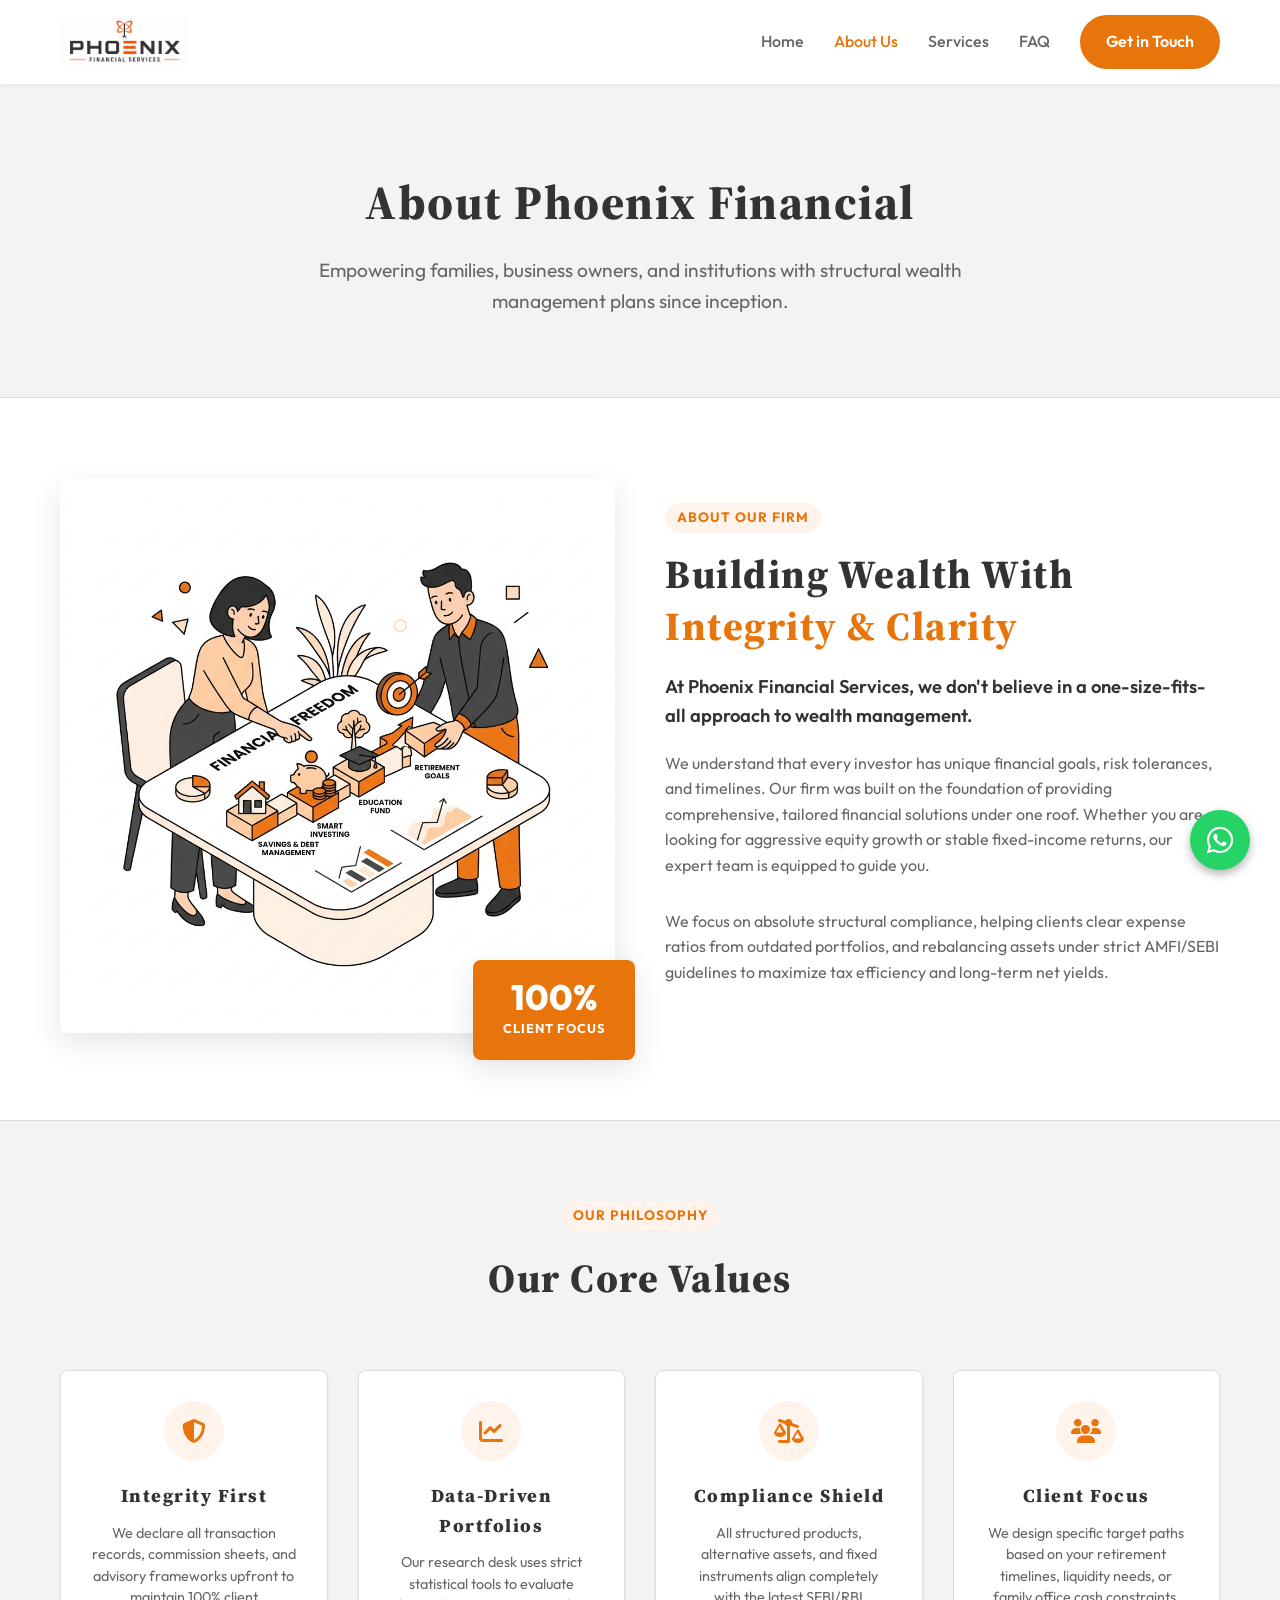
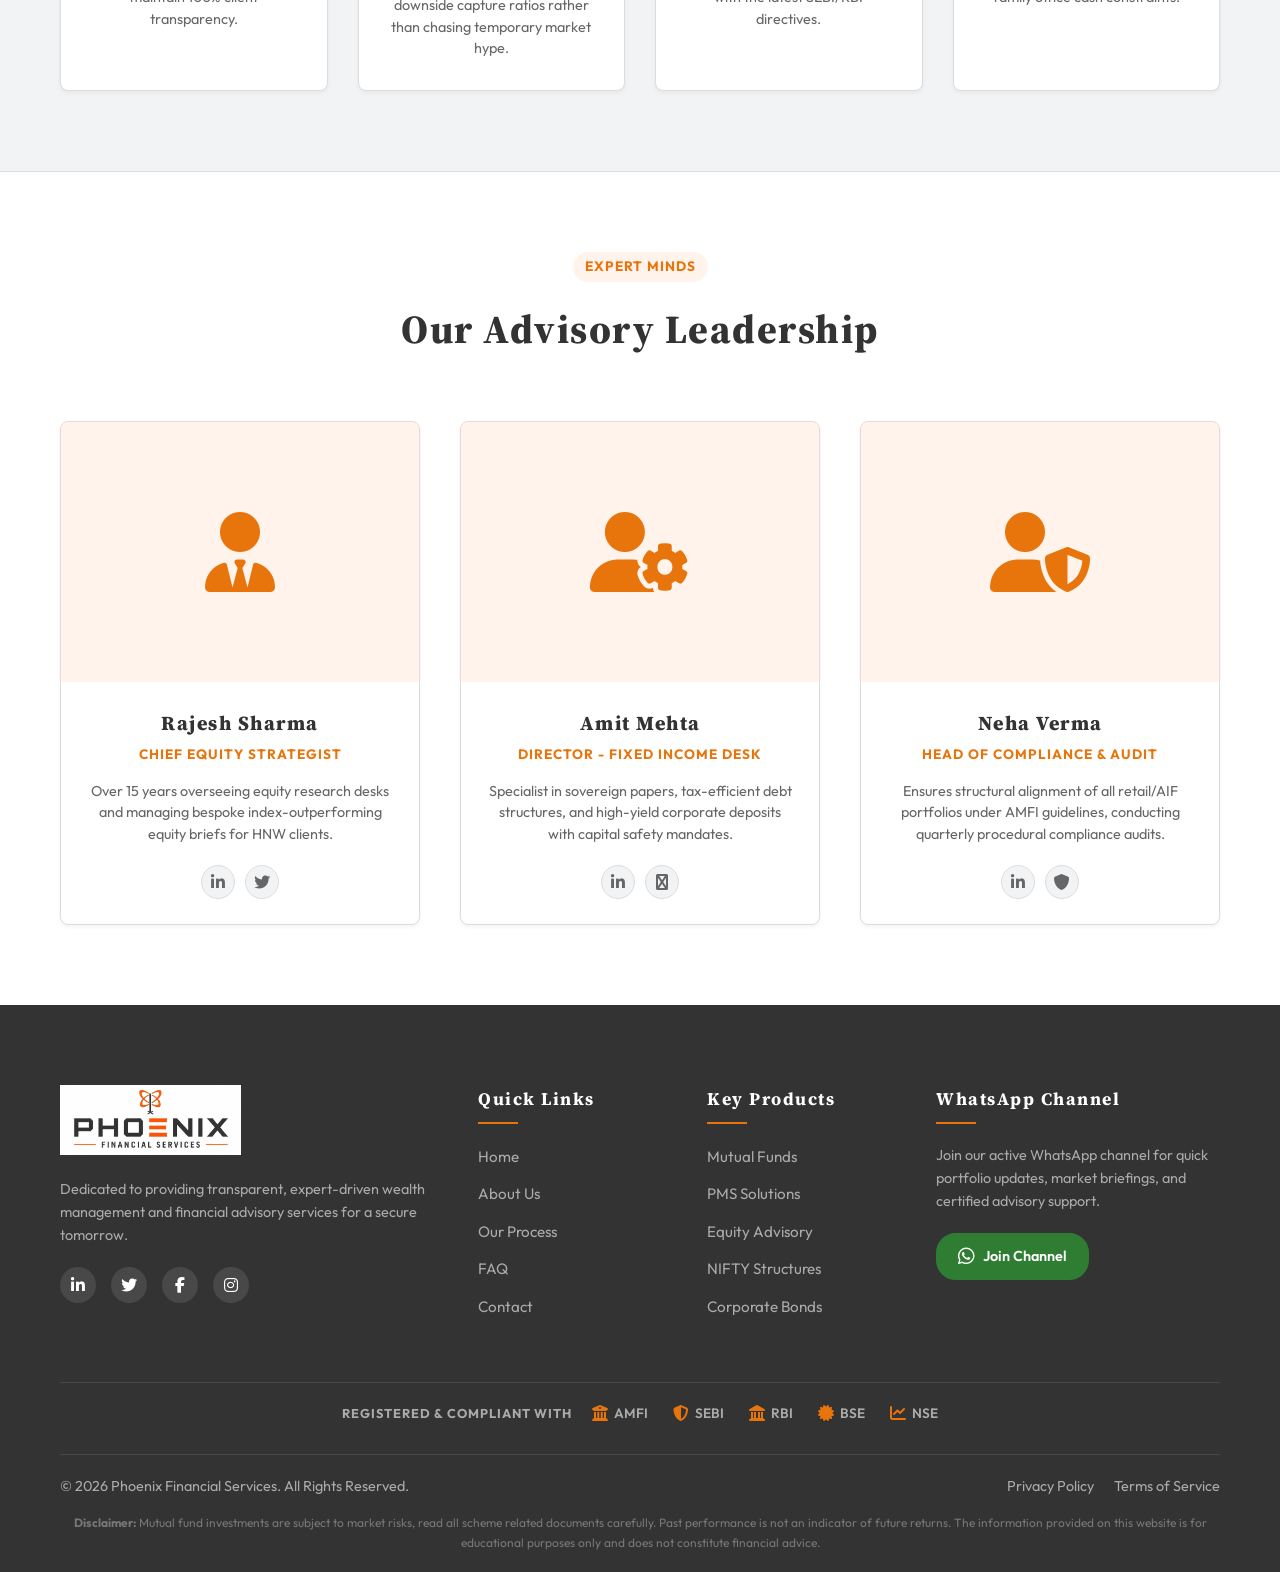
==== commit fcc4b3ce: "font" ====
--- a/about.html
+++ b/about.html
@@ -9,7 +9,7 @@
     <!-- Google Fonts & FontAwesome -->
     <link rel="preconnect" href="https://fonts.googleapis.com">
     <link rel="preconnect" href="https://fonts.gstatic.com" crossorigin>
-    <link href="https://fonts.googleapis.com/css2?family=Inter:wght@300;400;500;600;700;800&display=swap"
+    <link href="https://fonts.googleapis.com/css2?family=Outfit:wght@300;400;500;600;700;800&family=Source+Serif+4:wght@400;500;600;700;800;900&display=swap"
         rel="stylesheet">
     <link rel="stylesheet" href="https://cdnjs.cloudflare.com/ajax/libs/font-awesome/6.4.0/css/all.min.css">
 
@@ -24,7 +24,8 @@
             --gray-light: #DDDDDD;
             --bg-light: #F2F3F5;
             --white: #FFFFFF;
-            --font-main: 'Inter', sans-serif;
+            --font-main: 'Outfit', sans-serif;
+            --font-heading: 'Source Serif 4', serif;
             --shadow-sm: 0 2px 4px rgba(0, 0, 0, 0.05);
             --shadow-md: 0 4px 12px rgba(0, 0, 0, 0.08);
             --shadow-lg: 0 10px 30px rgba(0, 0, 0, 0.1);
@@ -44,6 +45,11 @@
             color: var(--gray-dark);
             line-height: 1.6;
             background-color: var(--white);
+        }
+
+        h1, h2, h3, h4 {
+            font-family: var(--font-heading);
+            letter-spacing: 1.5px;
         }
 
         a {
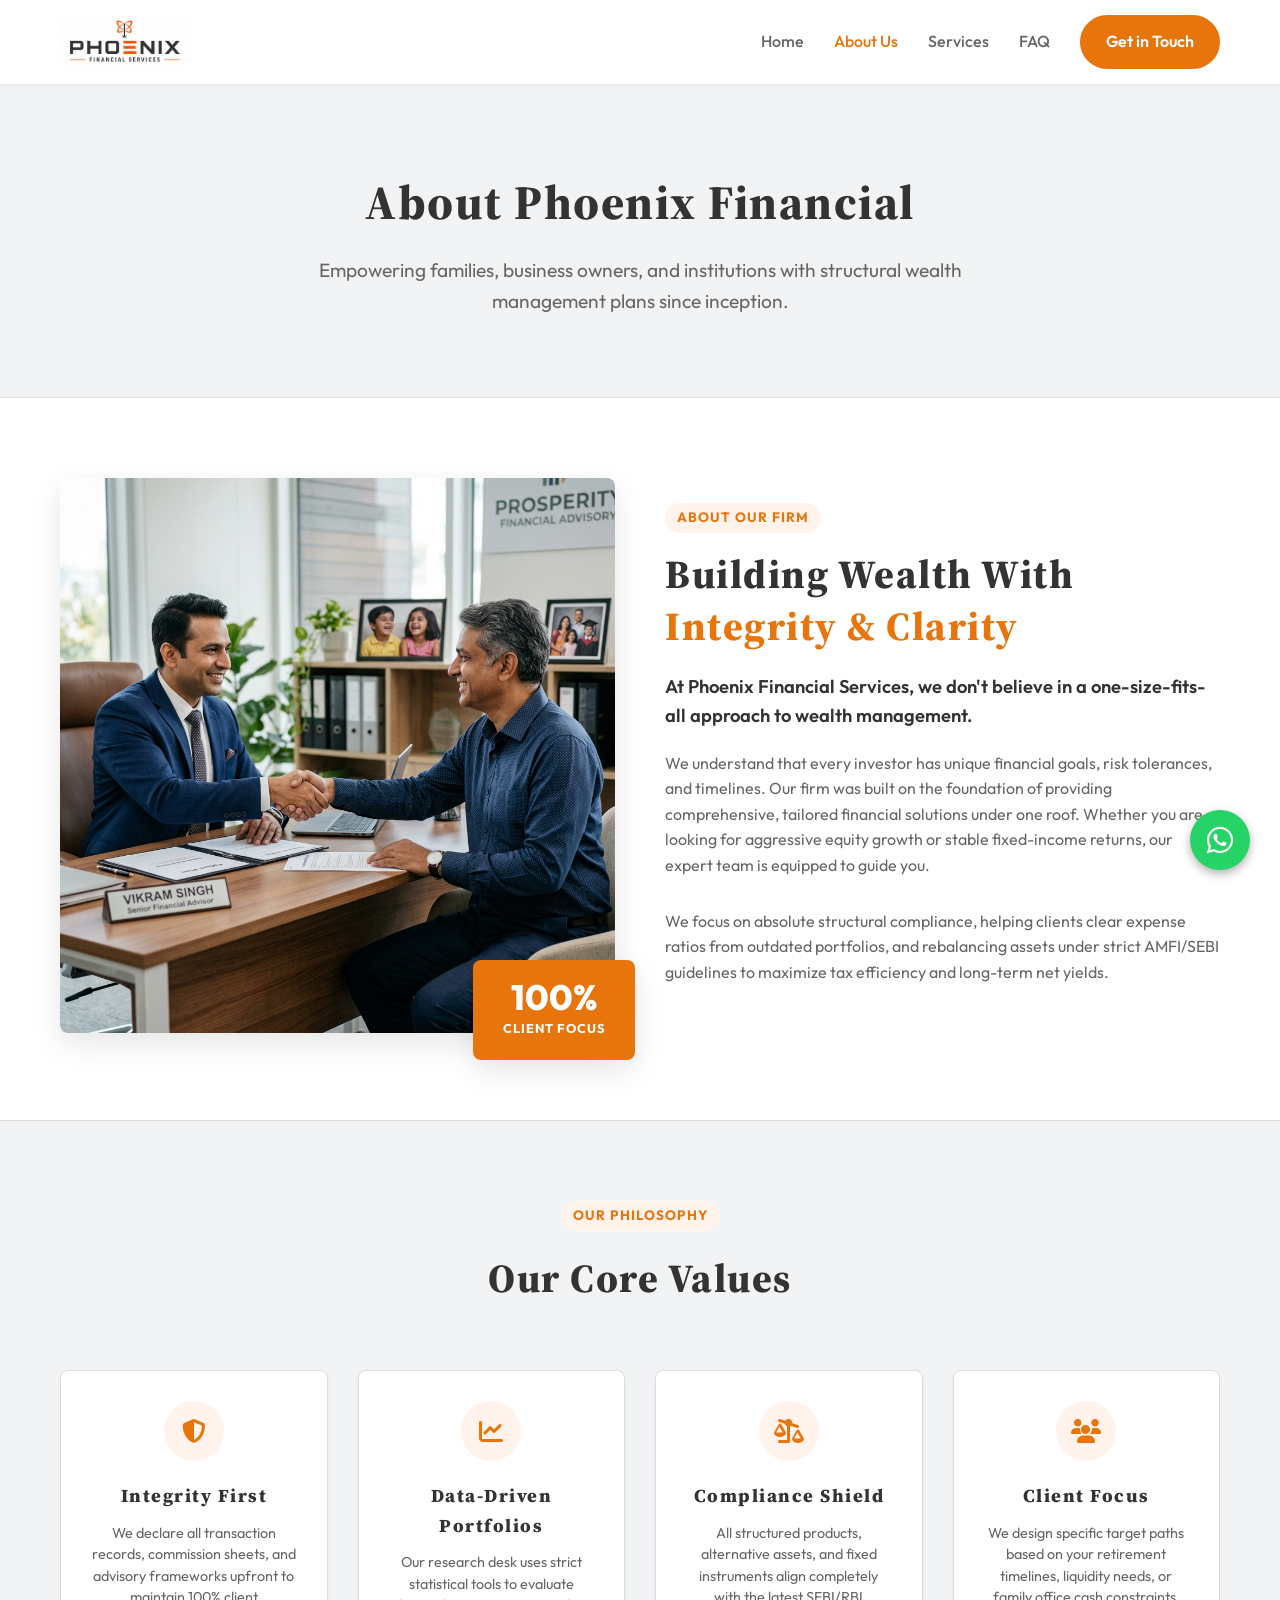
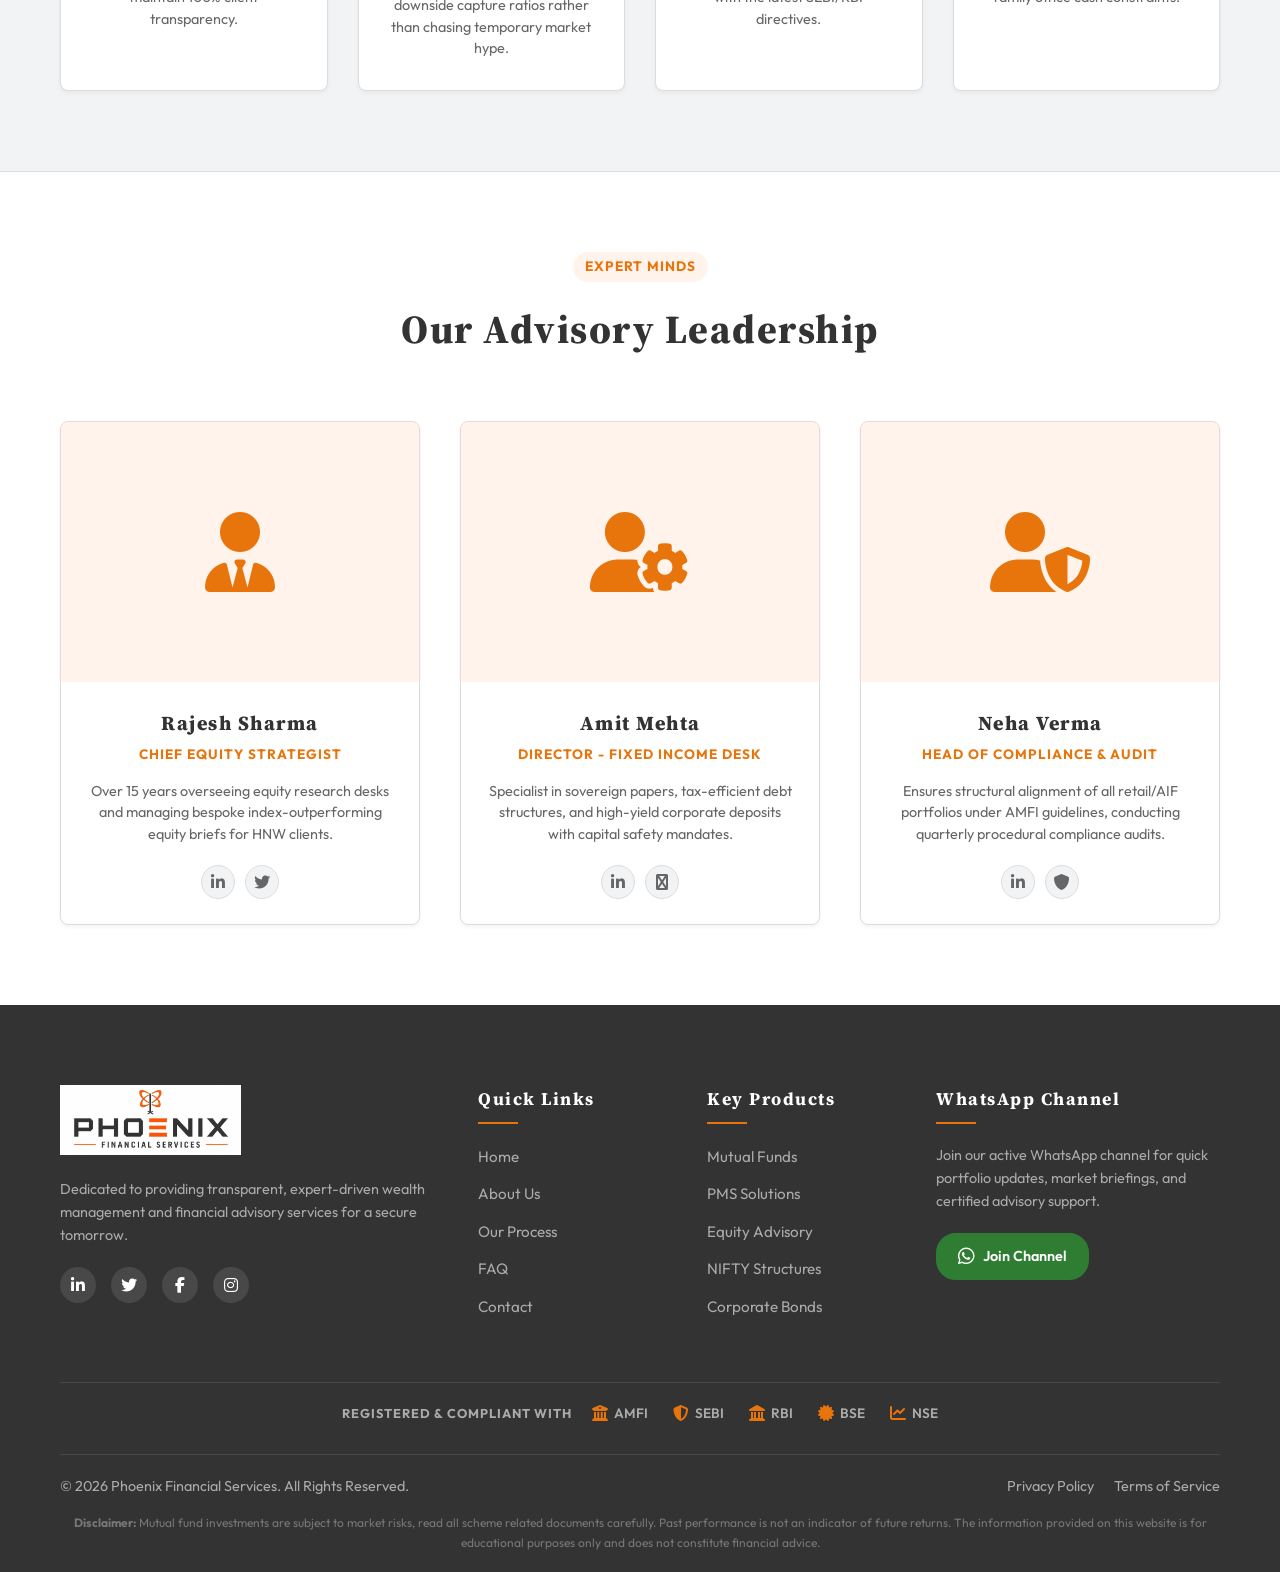
==== commit a4cf6b8d: "image change" ====
--- a/about.html
+++ b/about.html
@@ -966,7 +966,7 @@
             <div class="about-grid">
 
                 <div class="about-image-col">
-                    <img src="meeting.png" alt="Strategic Financial Planning Infographic" class="about-img">
+                    <img src="meeting.png" alt="Father meeting a financial advisor to plan his family's future" class="about-img">
                     <div class="experience-badge">
                         <span class="exp-num">100%</span>
                         <span class="exp-text">Client Focus</span>
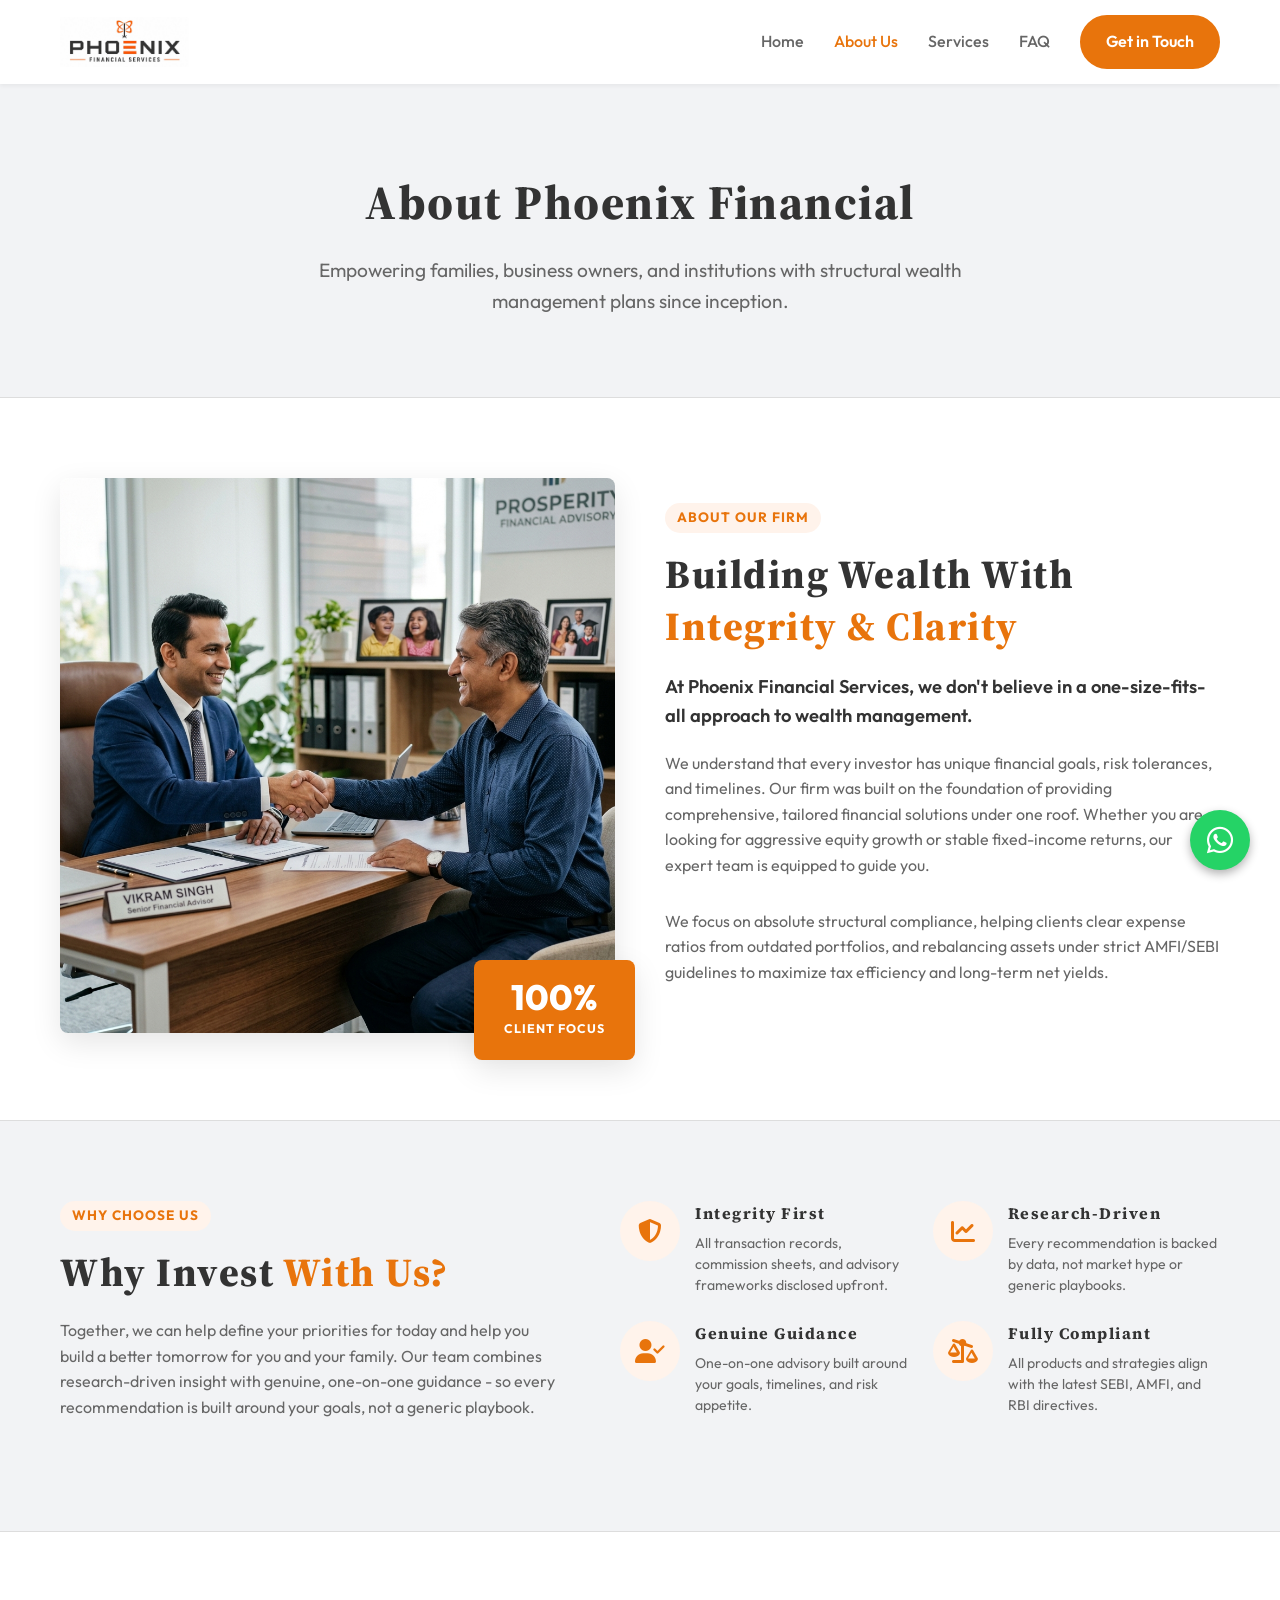
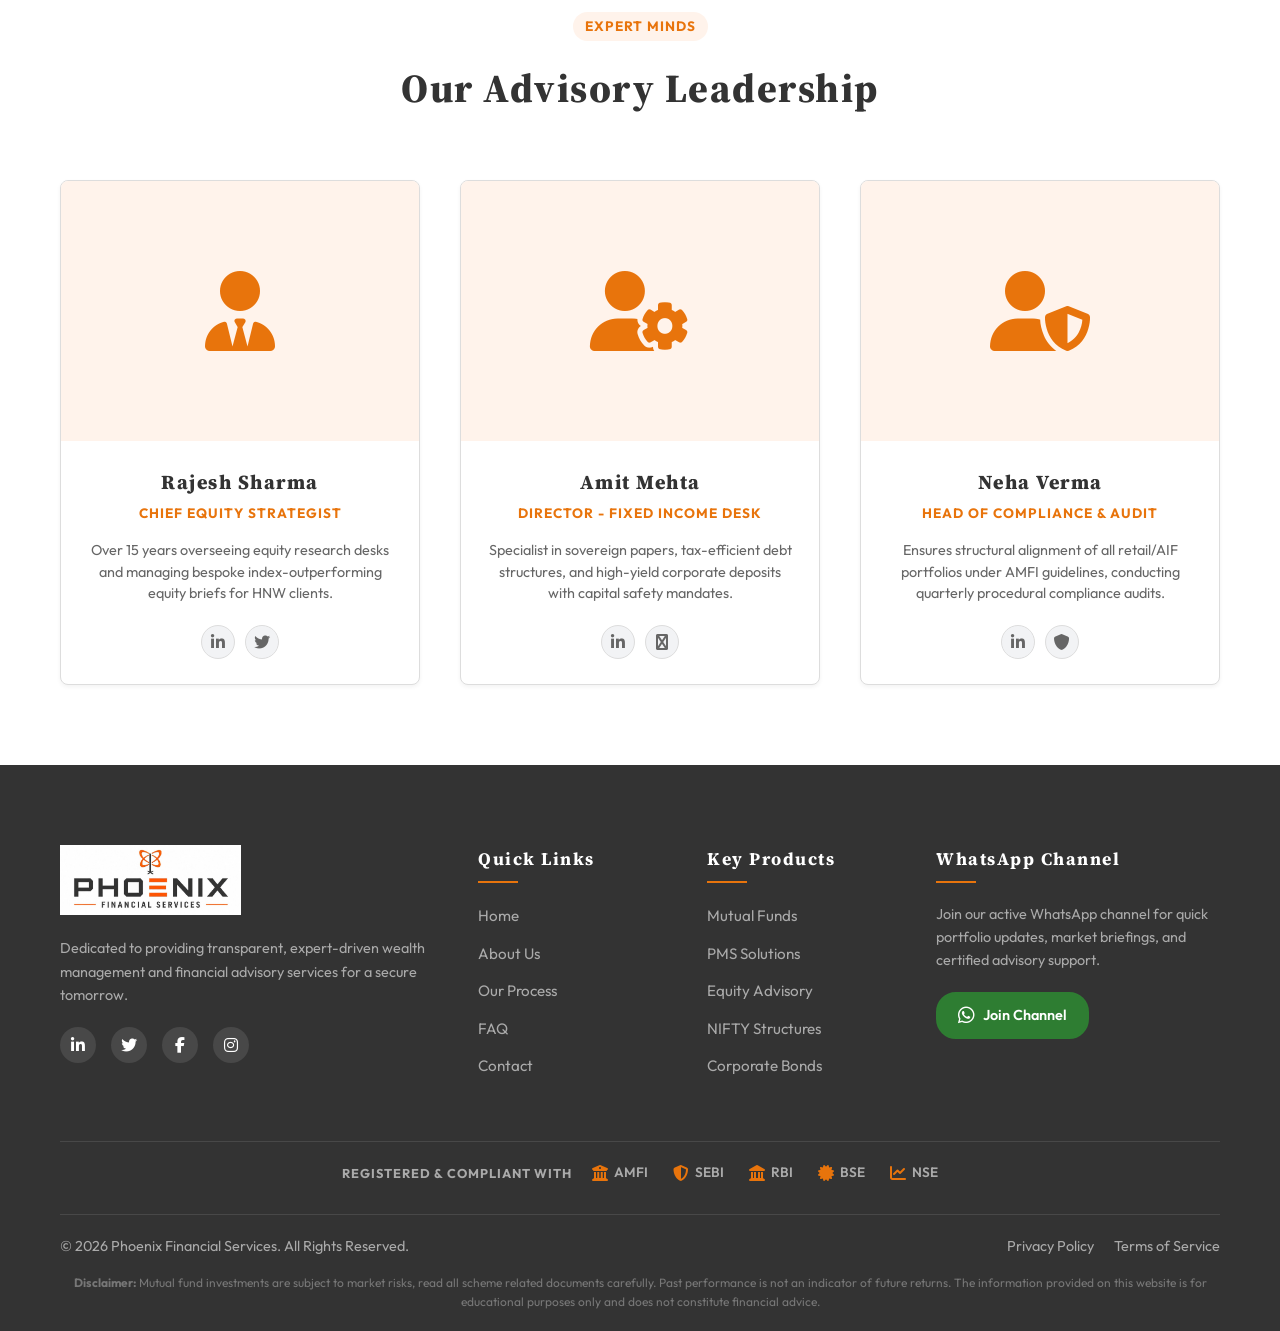
==== commit 16d3fa73: "2nd last changes" ====
--- a/about.html
+++ b/about.html
@@ -260,10 +260,11 @@
         }
 
         .experience-badge .exp-text {
-            font-size: 0.8rem;
+            font-size: 0.78rem;
             font-weight: 700;
             text-transform: uppercase;
             letter-spacing: 1px;
+            white-space: nowrap;
         }
 
         .section-label {
@@ -298,6 +299,38 @@
             color: var(--gray-med);
             margin-bottom: 30px;
             font-size: 1rem;
+        }
+
+        /* Why Invest Section */
+        .why-invest-grid {
+            display: grid;
+            grid-template-columns: 1fr 1.2fr;
+            gap: 60px;
+            align-items: start;
+        }
+        .why-invest-pillars {
+            display: grid;
+            grid-template-columns: 1fr 1fr;
+            gap: 25px;
+        }
+        .why-pillar {
+            display: flex;
+            gap: 15px;
+            align-items: flex-start;
+        }
+        .why-pillar .value-icon {
+            flex-shrink: 0;
+        }
+        .why-pillar h4 {
+            font-size: 1rem;
+            font-weight: 700;
+            color: var(--gray-dark);
+            margin-bottom: 6px;
+        }
+        .why-pillar p {
+            font-size: 0.88rem;
+            color: var(--gray-med);
+            line-height: 1.5;
         }
 
         /* Core Values Section */
@@ -900,6 +933,8 @@
                 flex-direction: column;
                 text-align: center;
             }
+            .why-invest-grid { grid-template-columns: 1fr; gap: 40px; }
+            .why-invest-pillars { grid-template-columns: 1fr; }
 
             .trust-logos {
                 justify-content: center;
@@ -996,48 +1031,45 @@
         </div>
     </section>
 
-    <!-- Core Values -->
+    <!-- Why Invest With Us -->
     <section class="values-section">
         <div class="container">
-            <div class="section-header-center">
-                <div class="section-label">Our Philosophy</div>
-                <h2 class="section-title-clean">Our Core Values</h2>
-            </div>
-
-            <div class="values-grid">
-
-                <!-- Value 1 -->
-                <div class="value-card">
-                    <div class="value-icon"><i class="fa-solid fa-shield-halved"></i></div>
-                    <h4>Integrity First</h4>
-                    <p>We declare all transaction records, commission sheets, and advisory frameworks upfront to
-                        maintain 100% client transparency.</p>
+            <div class="why-invest-grid">
+                <div class="why-invest-text">
+                    <div class="section-label">Why Choose Us</div>
+                    <h2 class="section-title-left">Why Invest <span class="text-orange">With Us?</span></h2>
+                    <p class="about-body">Together, we can help define your priorities for today and help you build a better tomorrow for you and your family. Our team combines research-driven insight with genuine, one-on-one guidance - so every recommendation is built around your goals, not a generic playbook.</p>
                 </div>
-
-                <!-- Value 2 -->
-                <div class="value-card">
-                    <div class="value-icon"><i class="fa-solid fa-chart-line"></i></div>
-                    <h4>Data-Driven Portfolios</h4>
-                    <p>Our research desk uses strict statistical tools to evaluate downside capture ratios rather than
-                        chasing temporary market hype.</p>
+                <div class="why-invest-pillars">
+                    <div class="why-pillar">
+                        <div class="value-icon"><i class="fa-solid fa-shield-halved"></i></div>
+                        <div>
+                            <h4>Integrity First</h4>
+                            <p>All transaction records, commission sheets, and advisory frameworks disclosed upfront.</p>
+                        </div>
+                    </div>
+                    <div class="why-pillar">
+                        <div class="value-icon"><i class="fa-solid fa-chart-line"></i></div>
+                        <div>
+                            <h4>Research-Driven</h4>
+                            <p>Every recommendation is backed by data, not market hype or generic playbooks.</p>
+                        </div>
+                    </div>
+                    <div class="why-pillar">
+                        <div class="value-icon"><i class="fa-solid fa-user-check"></i></div>
+                        <div>
+                            <h4>Genuine Guidance</h4>
+                            <p>One-on-one advisory built around your goals, timelines, and risk appetite.</p>
+                        </div>
+                    </div>
+                    <div class="why-pillar">
+                        <div class="value-icon"><i class="fa-solid fa-scale-unbalanced-flip"></i></div>
+                        <div>
+                            <h4>Fully Compliant</h4>
+                            <p>All products and strategies align with the latest SEBI, AMFI, and RBI directives.</p>
+                        </div>
+                    </div>
                 </div>
-
-                <!-- Value 3 -->
-                <div class="value-card">
-                    <div class="value-icon"><i class="fa-solid fa-scale-unbalanced-flip"></i></div>
-                    <h4>Compliance Shield</h4>
-                    <p>All structured products, alternative assets, and fixed instruments align completely with the
-                        latest SEBI/RBI directives.</p>
-                </div>
-
-                <!-- Value 4 -->
-                <div class="value-card">
-                    <div class="value-icon"><i class="fa-solid fa-users"></i></div>
-                    <h4>Client Focus</h4>
-                    <p>We design specific target paths based on your retirement timelines, liquidity needs, or family
-                        office cash constraints.</p>
-                </div>
-
             </div>
         </div>
     </section>
